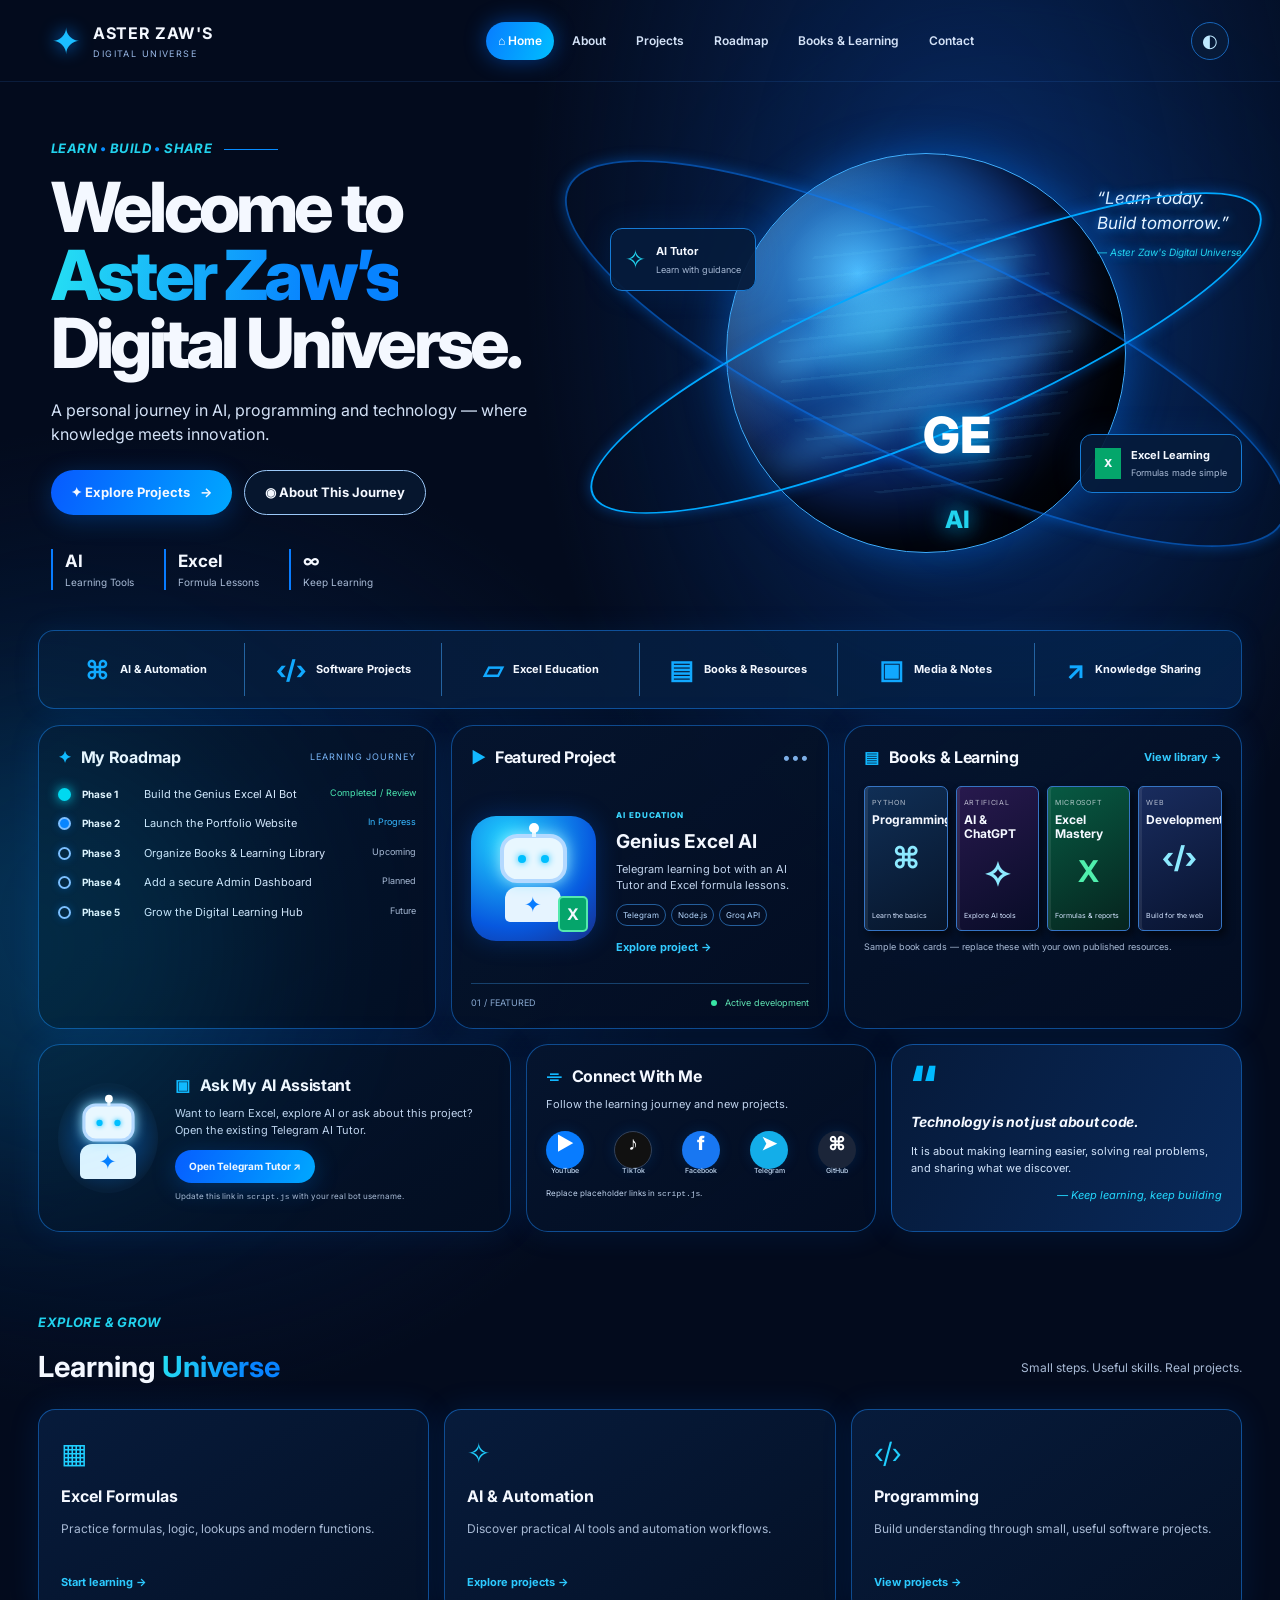
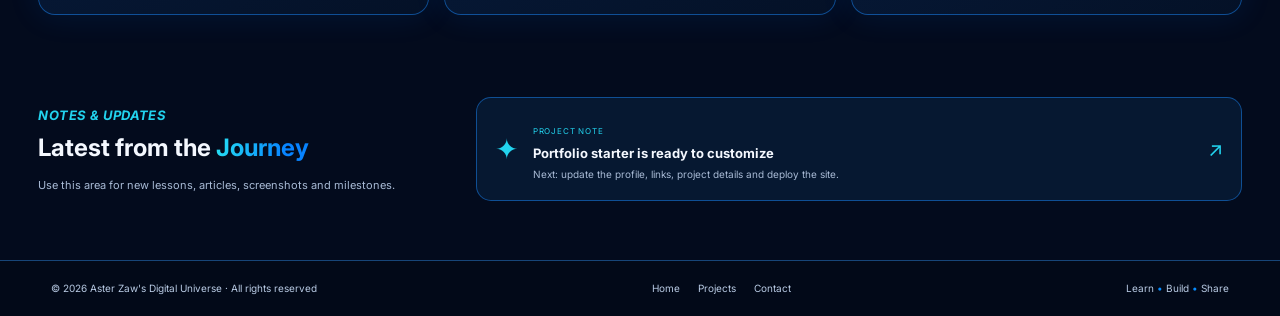
==== index.html @ d388ae38 "Add files via upload" ====
<!doctype html>
<html lang="en">
<head>
  <meta charset="utf-8">
  <meta name="viewport" content="width=device-width, initial-scale=1">
  <meta name="theme-color" content="#061126">
  <meta name="description" content="A personal digital portfolio for AI, Excel learning, software projects, books and tutorials.">
  <title>ASTER ZAW'S DIGITAL UNIVERSE | Portfolio</title>
  <link rel="stylesheet" href="styles.css">
</head>
<body>
  <div class="space-glow glow-one"></div><div class="space-glow glow-two"></div>
  <header class="site-header">
    <a class="brand" href="#home" aria-label="Aster Zaw's Digital Universe home">
      <span class="brand-mark">✦</span><span><strong>ASTER ZAW'S</strong><small>DIGITAL UNIVERSE</small></span>
    </a>
    <button class="menu-toggle" id="menuToggle" aria-label="Open navigation" aria-expanded="false">☰</button>
    <nav id="mainNav">
      <a class="nav-link active" href="#home">⌂ Home</a><a class="nav-link" href="#about">About</a>
      <a class="nav-link" href="#projects">Projects</a><a class="nav-link" href="#roadmap">Roadmap</a>
      <a class="nav-link" href="#library">Books & Learning</a><a class="nav-link" href="#contact">Contact</a>
    </nav>
    <button class="theme-toggle" id="themeToggle" aria-label="Toggle brighter theme">◐</button>
  </header>

  <main>
    <section class="hero section-wrap" id="home">
      <div class="hero-copy">
        <p class="eyebrow">LEARN <i>•</i> BUILD <i>•</i> SHARE <span></span></p>
        <h1>Welcome to<br><em>Aster Zaw’s</em><br>Digital Universe.</h1>
        <p class="hero-text">A personal journey in AI, programming and technology — where knowledge meets innovation.</p>
        <div class="hero-actions"><a class="btn primary" href="#projects">✦ Explore Projects <b>→</b></a><a class="btn secondary" href="#about">◉ About This Journey</a></div>
        <div class="hero-stats">
          <div><strong>AI</strong><span>Learning Tools</span></div><div><strong>Excel</strong><span>Formula Lessons</span></div><div><strong>∞</strong><span>Keep Learning</span></div>
        </div>
      </div>
      <div class="hero-art">
        <div class="orbit orbit-a"></div><div class="orbit orbit-b"></div><div class="planet"><div class="planet-land"></div><div class="planet-shine"></div></div>
        <div class="profile-frame"><img src="assets/profile-photo.jpg" alt="Profile portrait" onerror="this.style.display='none';this.parentElement.classList.add('no-photo')"><span class="profile-fallback">GE<br><small>AI</small></span></div>
        <div class="floating-card card-ai"><span class="mini-icon">✧</span><div><b>AI Tutor</b><small>Learn with guidance</small></div></div>
        <div class="floating-card card-excel"><span class="excel-icon">X</span><div><b>Excel Learning</b><small>Formulas made simple</small></div></div>
        <div class="hero-quote">“Learn today.<br>Build tomorrow.”<span>— Aster Zaw's Digital Universe</span></div>
      </div>
    </section>

    <section class="quick-strip section-wrap" aria-label="Main areas">
      <a href="#projects"><span>⌘</span><b>AI & Automation</b></a><a href="#projects"><span>‹/›</span><b>Software Projects</b></a>
      <a href="#library"><span>▱</span><b>Excel Education</b></a><a href="#library"><span>▤</span><b>Books & Resources</b></a>
      <a href="#gallery"><span>▣</span><b>Media & Notes</b></a><a href="#contact"><span>↗</span><b>Knowledge Sharing</b></a>
    </section>

    <section class="dashboard section-wrap">
      <article class="panel roadmap-panel" id="roadmap">
        <div class="panel-heading"><h2><span class="heading-icon">✦</span> My Roadmap</h2><span class="small-label">LEARNING JOURNEY</span></div>
        <div class="timeline">
          <div class="timeline-item complete"><span class="timeline-dot"></span><div><b>Phase 1</b><p>Build the Genius Excel AI Bot</p></div><small>Completed / Review</small></div>
          <div class="timeline-item current"><span class="timeline-dot"></span><div><b>Phase 2</b><p>Launch the Portfolio Website</p></div><small>In Progress</small></div>
          <div class="timeline-item"><span class="timeline-dot"></span><div><b>Phase 3</b><p>Organize Books & Learning Library</p></div><small>Upcoming</small></div>
          <div class="timeline-item"><span class="timeline-dot"></span><div><b>Phase 4</b><p>Add a secure Admin Dashboard</p></div><small>Planned</small></div>
          <div class="timeline-item"><span class="timeline-dot"></span><div><b>Phase 5</b><p>Grow the Digital Learning Hub</p></div><small>Future</small></div>
        </div>
      </article>

      <article class="panel featured-panel" id="projects">
        <div class="panel-heading"><h2><span class="heading-icon">▶</span> Featured Project</h2><span class="dots">•••</span></div>
        <div class="project-feature">
          <div class="bot-illustration"><div class="bot-head"><span></span><span></span><i></i></div><div class="bot-body">✦</div><b class="excel-badge">X</b></div>
          <div class="project-info"><span class="tag">AI EDUCATION</span><h3>Genius Excel AI</h3><p>Telegram learning bot with an AI Tutor and Excel formula lessons.</p><div class="chips"><span>Telegram</span><span>Node.js</span><span>Groq API</span></div><a class="text-link" href="#contact">Explore project <b>→</b></a></div>
        </div>
        <div class="panel-foot"><span>01 / FEATURED</span><span class="status"><i></i> Active development</span></div>
      </article>

      <article class="panel library-panel" id="library">
        <div class="panel-heading"><h2><span class="heading-icon">▤</span> Books & Learning</h2><a class="text-link" href="#learning-cards">View library →</a></div>
        <div class="book-row">
          <a class="book book-python" href="#learning-cards"><span>PYTHON</span><b>Programming</b><strong>⌘</strong><small>Learn the basics</small></a>
          <a class="book book-ai" href="#learning-cards"><span>ARTIFICIAL</span><b>AI & ChatGPT</b><strong>✧</strong><small>Explore AI tools</small></a>
          <a class="book book-excel" href="#learning-cards"><span>MICROSOFT</span><b>Excel Mastery</b><strong>X</strong><small>Formulas & reports</small></a>
          <a class="book book-web" href="#learning-cards"><span>WEB</span><b>Development</b><strong>‹/›</strong><small>Build for the web</small></a>
        </div>
        <p class="muted note">Sample book cards — replace these with your own published resources.</p>
      </article>
    </section>

    <section class="lower-grid section-wrap">
      <article class="panel assistant-panel">
        <div class="assistant-avatar"><div class="bot-head"><span></span><span></span><i></i></div><div class="bot-body">✦</div></div>
        <div class="assistant-content"><h2><span class="heading-icon">▣</span> Ask My AI Assistant</h2><p>Want to learn Excel, explore AI or ask about this project? Open the existing Telegram AI Tutor.</p>
          <a class="btn primary compact" id="telegramButton" href="https://t.me/" target="_blank" rel="noopener">Open Telegram Tutor ↗</a>
          <small class="muted">Update this link in <code>script.js</code> with your real bot username.</small>
        </div>
      </article>
      <article class="panel connect-panel" id="contact"><h2><span class="heading-icon">⌯</span> Connect With Me</h2><p class="muted">Follow the learning journey and new projects.</p>
        <div class="social-links"><a href="#" aria-label="YouTube">▶<small>YouTube</small></a><a href="#" aria-label="TikTok">♪<small>TikTok</small></a><a href="#" aria-label="Facebook">f<small>Facebook</small></a><a href="#" aria-label="Telegram">➤<small>Telegram</small></a><a href="#" aria-label="GitHub">⌘<small>GitHub</small></a></div>
        <p class="small-label">Replace placeholder links in <code>script.js</code>.</p>
      </article>
      <article class="panel quote-panel" id="about"><div class="quote-mark">“</div><h2>Technology is not just about code.</h2><p>It is about making learning easier, solving real problems, and sharing what we discover.</p><span>— Keep learning, keep building</span></article>
    </section>

    <section class="learning-section section-wrap" id="learning-cards">
      <div class="section-heading"><div><p class="eyebrow">EXPLORE & GROW</p><h2>Learning <em>Universe</em></h2></div><p>Small steps. Useful skills. Real projects.</p></div>
      <div class="learning-cards">
        <article class="learning-card"><span>▦</span><h3>Excel Formulas</h3><p>Practice formulas, logic, lookups and modern functions.</p><a href="#contact">Start learning →</a></article>
        <article class="learning-card"><span>✧</span><h3>AI & Automation</h3><p>Discover practical AI tools and automation workflows.</p><a href="#projects">Explore projects →</a></article>
        <article class="learning-card"><span>‹/›</span><h3>Programming</h3><p>Build understanding through small, useful software projects.</p><a href="#projects">View projects →</a></article>
      </div>
    </section>
    <section class="section-wrap gallery-section" id="gallery"><div><p class="eyebrow">NOTES & UPDATES</p><h2>Latest from the <em>Journey</em></h2><p class="muted">Use this area for new lessons, articles, screenshots and milestones.</p></div><div class="update-card"><span class="update-icon">✦</span><div><small>PROJECT NOTE</small><h3>Portfolio starter is ready to customize</h3><p>Next: update the profile, links, project details and deploy the site.</p></div><span class="update-arrow">↗</span></div></section>
  </main>

  <footer><div>© <span id="year"></span> Aster Zaw's Digital Universe · All rights reserved</div><div class="footer-links"><a href="#home">Home</a><a href="#projects">Projects</a><a href="#contact">Contact</a></div><span>Learn <i>•</i> Build <i>•</i> Share</span></footer>
  <script src="script.js"></script>
</body>
</html>
---- styles.css ----
@import url('https://fonts.googleapis.com/css2?family=Inter:wght@400;500;600;700;800&display=swap');
:root{--bg:#030b1d;--bg2:#071832;--panel:rgba(5,20,45,.86);--line:rgba(27,139,255,.48);--blue:#087cff;--cyan:#22d3ee;--text:#f4f8ff;--muted:#a8bad5;--shadow:0 0 32px rgba(0,119,255,.12)}
*{box-sizing:border-box}html{scroll-behavior:smooth}body{margin:0;background:radial-gradient(ellipse at 75% 13%,#08265b 0,transparent 32%),radial-gradient(ellipse at 10% 48%,#061d43 0,transparent 35%),var(--bg);color:var(--text);font-family:Inter,Arial,sans-serif;line-height:1.5;overflow-x:hidden}a{color:inherit;text-decoration:none}.space-glow{position:absolute;width:450px;height:450px;border-radius:50%;filter:blur(100px);opacity:.12;pointer-events:none}.glow-one{background:#006dff;top:120px;right:4%}.glow-two{background:#00d9ff;top:720px;left:-200px}.site-header{height:82px;max-width:1600px;margin:auto;padding:0 4%;display:flex;align-items:center;justify-content:space-between;gap:20px;position:relative;z-index:5;border-bottom:1px solid rgba(57,132,231,.15)}.brand{display:flex;align-items:center;gap:12px;min-width:230px}.brand-mark{font-size:36px;color:#1bbdff;text-shadow:0 0 18px #0785ff}.brand strong{display:block;font-size:16px;letter-spacing:.04em}.brand small{display:block;font-size:9px;color:#9ab9e7;letter-spacing:.16em;margin-top:2px}.site-header nav{display:flex;align-items:center;gap:6px}.nav-link{font-size:12px;font-weight:600;color:#d4e2f7;padding:10px 12px;border-radius:24px;white-space:nowrap}.nav-link:hover,.nav-link.active{background:linear-gradient(110deg,#087cff,#00bfff);box-shadow:0 0 22px #006dff7a;color:#fff}.theme-toggle,.menu-toggle{border:1px solid #1764b7;color:#bfe9ff;background:#071a38;border-radius:50%;width:38px;height:38px;font-size:18px;cursor:pointer}.menu-toggle{display:none}.section-wrap{width:min(1480px,94%);margin-inline:auto}.hero{min-height:405px;display:grid;grid-template-columns: .95fr 1.05fr;align-items:center;position:relative;padding-top:24px;padding-bottom:30px}.hero-copy{position:relative;z-index:2;padding:20px 0 10px 2.2%}.eyebrow{color:var(--cyan);font-size:13px;font-weight:700;font-style:italic;letter-spacing:.03em}.eyebrow i,footer i{color:#078cff;font-style:normal}.eyebrow span{display:inline-block;width:54px;height:1px;background:#078cff;vertical-align:middle;margin-left:8px}.hero h1{font-size:clamp(42px,5.4vw,76px);line-height:.99;letter-spacing:-.055em;margin:14px 0 20px;font-weight:800}.hero h1 em,.section-heading em,.gallery-section em{font-style:normal;background:linear-gradient(100deg,#26e1f3,#0783ff 75%);-webkit-background-clip:text;background-clip:text;color:transparent}.hero-text{max-width:500px;color:#d4e2f7;font-size:16px}.hero-actions{display:flex;gap:12px;flex-wrap:wrap;margin-top:24px}.btn{display:inline-flex;align-items:center;justify-content:center;gap:10px;padding:12px 20px;border-radius:28px;font-size:13px;font-weight:700;transition:transform .2s,filter .2s}.btn:hover{transform:translateY(-2px);filter:brightness(1.15)}.primary{background:linear-gradient(110deg,#075aff,#00a8ff);box-shadow:0 5px 24px #007bff45}.secondary{border:1px solid #9bc8f8;background:#06162e}.hero-stats{display:flex;gap:30px;margin-top:34px}.hero-stats div{display:flex;flex-direction:column;border-left:2px solid #087cff;padding-left:12px}.hero-stats strong{font-size:17px}.hero-stats span{font-size:10px;color:var(--muted)}.hero-art{height:390px;position:relative;display:flex;align-items:center;justify-content:center;isolation:isolate}.planet{position:absolute;width:min(400px,75%);aspect-ratio:1;border-radius:50%;background:radial-gradient(circle at 33% 30%,#4cbcff 0,#1763b6 19%,#0b2867 48%,#020b22 72%);box-shadow:inset -35px -25px 55px #000c,0 0 45px #007bff70;border:1px solid #3eaeff;overflow:hidden}.planet:before,.planet:after{content:"";position:absolute;background:#4ebcff;opacity:.5;filter:blur(14px);border-radius:50%;transform:rotate(-25deg)}.planet:before{width:70%;height:10%;top:35%;left:7%}.planet:after{width:90%;height:5%;top:58%;left:5%}.planet-land{position:absolute;inset:13%;border-radius:50%;background:repeating-linear-gradient(22deg,transparent 0 17px,#65d5ff17 18px 20px),radial-gradient(ellipse at 40% 38%,#46c5e95c,transparent 30%),radial-gradient(ellipse at 62% 62%,#1c72c95c,transparent 35%);transform:rotate(-28deg)}.planet-shine{position:absolute;inset:0;border-radius:50%;background:linear-gradient(115deg,#b7f4ff45,transparent 33%,transparent 67%,#0009)}.orbit{position:absolute;width:115%;height:42%;border:2px solid #00a8ff;border-radius:50%;transform:rotate(-23deg);z-index:1;box-shadow:0 0 14px #007bff66}.orbit-b{width:125%;height:55%;transform:rotate(25deg);border-color:#087cff88}.profile-frame{position:absolute;z-index:2;bottom:0;left:34%;width:42%;height:86%;display:flex;align-items:flex-end;justify-content:center;overflow:hidden;border-radius:46% 46% 8px 8px;filter:drop-shadow(0 0 24px #007bff4a)}.profile-frame img{width:100%;height:100%;object-fit:cover;object-position:center top;mask-image:linear-gradient(#000 75%,transparent 100%)}.profile-fallback{display:none;font-size:50px;text-align:center;font-weight:800;color:#fff;text-shadow:0 0 22px #00baff}.no-photo .profile-fallback{display:block}.profile-fallback small{font-size:24px;color:var(--cyan)}.floating-card{position:absolute;z-index:3;display:flex;gap:10px;align-items:center;padding:12px 14px;border:1px solid #167bd5;background:#061b3beF;border-radius:12px;box-shadow:var(--shadow);font-size:11px}.floating-card small{display:block;color:var(--muted);font-size:9px;margin-top:3px}.card-ai{left:0;top:70px}.card-excel{right:0;bottom:55px}.mini-icon{font-size:25px;color:var(--cyan)}.excel-icon{background:#04a66b;padding:7px 9px;font-weight:800}.hero-quote{position:absolute;right:0;top:28px;font-size:17px;line-height:1.5;font-style:italic;color:#e5f3ff;text-shadow:0 0 10px #168bff}.hero-quote span{display:block;font-size:10px;color:var(--cyan);margin-top:8px}.quick-strip{display:grid;grid-template-columns:repeat(6,1fr);border:1px solid var(--line);border-radius:16px;background:linear-gradient(100deg,#061936f2,#05234bde);box-shadow:0 0 28px #007bff18;margin-bottom:16px;padding:12px 8px}.quick-strip a{display:flex;align-items:center;justify-content:center;gap:10px;padding:7px 10px;border-right:1px solid #2463a0}.quick-strip a:last-child{border:0}.quick-strip span{font-size:26px;color:#12a9ff;font-weight:700}.quick-strip b{font-size:11px}.dashboard{display:grid;grid-template-columns:1.05fr 1fr 1.05fr;gap:15px}.panel{background:linear-gradient(145deg,rgba(5,21,47,.96),rgba(3,14,34,.92));border:1px solid var(--line);border-radius:22px;padding:19px;box-shadow:var(--shadow);min-width:0}.panel-heading{display:flex;align-items:center;justify-content:space-between;gap:10px;margin-bottom:17px}.panel h2{font-size:16px;margin:0;letter-spacing:-.02em}.heading-icon{color:#12b8ff;margin-right:6px}.small-label{font-size:9px;color:#79b5f7;letter-spacing:.1em}.timeline{display:flex;flex-direction:column;gap:13px}.timeline-item{display:grid;grid-template-columns:14px 1fr auto;gap:10px;align-items:start;font-size:11px}.timeline-dot{width:13px;height:13px;border:2px solid #8bbcff;border-radius:50%;box-shadow:0 0 9px #007bff50;margin-top:2px}.timeline-item.complete .timeline-dot{background:#00d9ef;border-color:#00d9ef;box-shadow:0 0 12px #00d9ef}.timeline-item.current .timeline-dot{background:#087cff}.timeline-item b{display:inline-block;min-width:62px;font-size:10px}.timeline-item p{display:inline;margin:0;color:#d9e7fb}.timeline-item small{font-size:9px;color:var(--muted);white-space:nowrap}.timeline-item.complete small{color:#4be8b1}.timeline-item.current small{color:#36b7ff}.project-feature{display:flex;align-items:center;gap:20px;min-height:185px}.bot-illustration{width:125px;height:125px;flex-shrink:0;border-radius:25px;background:radial-gradient(circle at 30% 20%,#20d4ff,#0758df 65%,#172e89);display:flex;flex-direction:column;align-items:center;justify-content:center;position:relative;box-shadow:0 0 25px #006bff45}.bot-head{width:67px;height:49px;border-radius:17px;background:#e8f7ff;border:4px solid #b4d9ff;position:relative;box-shadow:0 0 15px #9be8ff}.bot-head span{position:absolute;top:17px;width:8px;height:8px;border-radius:50%;background:#00bfff;box-shadow:0 0 7px #00bfff}.bot-head span:first-child{left:14px}.bot-head span:nth-child(2){right:14px}.bot-head i{position:absolute;top:-10px;left:28px;width:4px;height:9px;background:#e5f6ff}.bot-head i:before{content:"";position:absolute;top:-5px;left:-3px;width:10px;height:10px;border-radius:50%;background:#fff}.bot-body{margin-top:4px;width:56px;height:35px;border-radius:12px 12px 5px 5px;background:#e6f4ff;color:#087cff;text-align:center;font-size:21px;padding-top:2px}.excel-badge{position:absolute;right:8px;bottom:9px;background:#05a56b;border:2px solid #54e9ad;padding:4px 7px;border-radius:5px}.project-info{min-width:0}.tag{font-size:8px;letter-spacing:.12em;color:#3bd8ff;font-weight:800}.project-info h3{font-size:19px;margin:4px 0}.project-info p{font-size:11px;color:#c2d4ed;margin:0 0 10px}.chips{display:flex;gap:5px;flex-wrap:wrap}.chips span{font-size:8px;border:1px solid #245e9b;border-radius:20px;padding:4px 6px;color:#b5d8ff}.text-link{color:#32caff;font-size:11px;font-weight:700;white-space:nowrap}.project-info .text-link{display:inline-block;margin-top:13px}.panel-foot{display:flex;justify-content:space-between;border-top:1px solid #16416d;padding-top:12px;margin-top:12px;font-size:9px;color:#89a9d1}.status{color:#60e4b3}.status i{display:inline-block;width:6px;height:6px;border-radius:50%;background:#38e6a5;margin-right:5px}.dots{color:#7caee6}.book-row{display:grid;grid-template-columns:repeat(4,minmax(0,1fr));gap:8px;align-items:end}.book{height:145px;border:1px solid #3574c4;border-radius:5px 7px 5px 5px;padding:11px 7px 8px;display:flex;flex-direction:column;justify-content:flex-start;box-shadow:inset 3px 0 0 #ffffff15,4px 5px 8px #0008;overflow:hidden;transition:transform .2s}.book:hover{transform:translateY(-4px)}.book span{font-size:7px;letter-spacing:.1em;opacity:.7}.book b{font-size:12px;line-height:1.15;margin-top:5px}.book strong{font-size:30px;text-align:center;margin:8px 0;color:#8deaff}.book small{font-size:7px;color:#d4e4ff;margin-top:auto}.book-python{background:linear-gradient(150deg,#102f56,#07152a)}.book-ai{background:linear-gradient(150deg,#28194e,#080c27)}.book-excel{background:linear-gradient(150deg,#075a43,#06241e)}.book-web{background:linear-gradient(150deg,#192c5e,#08132f)}.book-excel strong{color:#4ff0ad}.book-ai strong{font-size:34px}.note{font-size:9px;margin-bottom:0}.muted{color:var(--muted)}.lower-grid{display:grid;grid-template-columns:1.35fr 1fr 1fr;gap:15px;margin-top:15px}.assistant-panel{display:flex;align-items:center;gap:17px;min-height:145px}.assistant-avatar{width:100px;min-width:100px;height:110px;display:flex;flex-direction:column;align-items:center;justify-content:center;background:radial-gradient(circle,#0b4d9a,#071832 70%);border-radius:50%}.assistant-avatar .bot-head{transform:scale(.78)}.assistant-avatar .bot-body{margin-top:-3px}.assistant-content h2{margin-bottom:8px}.assistant-content p,.connect-panel p{font-size:11px;color:#c0d3ed;margin:0 0 12px}.compact{padding:9px 14px;font-size:10px}.assistant-content .muted{display:block;font-size:8px;margin-top:7px}.connect-panel h2{margin-bottom:8px}.social-links{display:flex;justify-content:space-between;gap:8px;margin:18px 0}.social-links a{display:flex;flex-direction:column;align-items:center;justify-content:center;width:38px;height:38px;border-radius:50%;background:#087cff;color:#fff;font-size:19px;font-weight:800;box-shadow:0 0 14px #007bff25}.social-links a:nth-child(2){background:#111;border:1px solid #34425a}.social-links a:nth-child(3){background:#1877f2}.social-links a:nth-child(4){background:#13aee9}.social-links a:nth-child(5){background:#1b2539}.social-links small{font-size:7px;color:#c1d5ee;position:relative;top:7px;font-weight:500}.connect-panel .small-label{font-size:8px;letter-spacing:0}.quote-panel{position:relative;overflow:hidden;background:linear-gradient(115deg,#061a3a,#09295a)}.quote-mark{font-size:54px;line-height:.8;color:#00baff;font-weight:800}.quote-panel h2{font-size:14px;font-style:italic;margin:4px 0 7px}.quote-panel p{font-size:11px;color:#d2e4fb}.quote-panel>span{display:block;text-align:right;color:#24d9ff;font-size:11px;font-style:italic}.learning-section,.gallery-section{padding-top:68px;padding-bottom:10px}.section-heading{display:flex;justify-content:space-between;align-items:end;margin-bottom:20px}.section-heading h2,.gallery-section h2{font-size:29px;margin:0}.section-heading>p{font-size:12px;color:var(--muted)}.learning-cards{display:grid;grid-template-columns:repeat(3,1fr);gap:15px}.learning-card{border:1px solid var(--line);background:linear-gradient(145deg,#071b3b,#041127);border-radius:17px;padding:22px;box-shadow:var(--shadow)}.learning-card>span{font-size:28px;color:#20cfff}.learning-card h3{font-size:16px;margin:10px 0 7px}.learning-card p{font-size:12px;color:var(--muted);min-height:36px}.learning-card a{font-size:11px;color:#2dcaff;font-weight:700}.gallery-section{display:grid;grid-template-columns:.7fr 1.3fr;gap:25px;align-items:center;padding-bottom:55px}.gallery-section .eyebrow{margin-bottom:5px}.gallery-section h2{font-size:24px}.gallery-section>div>p:last-child{font-size:11px}.update-card{display:flex;align-items:center;gap:15px;padding:18px;border:1px solid var(--line);border-radius:15px;background:#061831}.update-icon{font-size:28px;color:var(--cyan)}.update-card small{font-size:8px;color:var(--cyan);letter-spacing:.1em}.update-card h3{font-size:13px;margin:4px 0}.update-card p{font-size:10px;color:var(--muted);margin:0}.update-arrow{margin-left:auto;color:var(--cyan);font-size:20px}footer{border-top:1px solid #174578;background:#020918;display:flex;justify-content:space-between;align-items:center;padding:20px 4%;font-size:10px;color:#b9cbe4;gap:20px}.footer-links{display:flex;gap:18px}.footer-links a:hover{color:var(--cyan)}body.light-mode{--bg:#eaf3ff;--bg2:#fff;--panel:rgba(255,255,255,.95);--text:#0a1a34;--muted:#526984;background:linear-gradient(130deg,#edf6ff,#dcecff);color:var(--text)}body.light-mode .panel,body.light-mode .learning-card,body.light-mode .update-card{background:#fff;color:#0a1a34}body.light-mode .hero-text,body.light-mode .project-info p,body.light-mode .timeline-item p,body.light-mode .assistant-content p,body.light-mode .connect-panel p{color:#425875}body.light-mode .site-header{border-color:#c4d8f0}body.light-mode .nav-link{color:#23405f}body.light-mode footer{background:#dbeaff;color:#294462}
@media(max-width:1100px){.site-header{padding-inline:3%}.brand{min-width:190px}.brand strong{font-size:13px}.nav-link{padding:9px 8px;font-size:10px}.hero{grid-template-columns:1fr 1fr}.hero-quote{display:none}.dashboard{grid-template-columns:1fr 1fr}.library-panel{grid-column:1/-1}.book{height:155px}.lower-grid{grid-template-columns:1fr 1fr}.quote-panel{grid-column:1/-1}.timeline-item{grid-template-columns:14px 1fr auto}.quick-strip b{font-size:9px}.quick-strip a{gap:6px;padding-inline:4px}}
@media(max-width:760px){.site-header{height:70px}.brand{min-width:0}.brand-mark{font-size:29px}.brand strong{font-size:12px}.brand small{font-size:7px}.menu-toggle{display:block;margin-left:auto}.theme-toggle{width:34px;height:34px}.site-header nav{display:none;position:absolute;top:62px;left:3%;right:3%;background:#061631;border:1px solid var(--line);border-radius:14px;padding:10px;box-shadow:0 14px 28px #0008;flex-direction:column;align-items:stretch}.site-header nav.open{display:flex}.nav-link{font-size:12px}.hero{grid-template-columns:1fr;padding-top:20px}.hero-copy{padding:10px 2% 0}.hero h1{font-size:clamp(43px,11vw,68px)}.hero-text{font-size:14px}.hero-stats{margin-top:24px;gap:20px}.hero-art{height:300px;margin-top:10px}.planet{width:270px}.profile-frame{left:33%;width:38%;height:91%}.floating-card{padding:9px;font-size:9px}.card-ai{left:0;top:48px}.card-excel{right:0;bottom:32px}.quick-strip{grid-template-columns:repeat(3,1fr);gap:6px;padding:10px}.quick-strip a{border-right:0;justify-content:flex-start;padding:7px}.quick-strip span{font-size:22px}.quick-strip b{font-size:10px}.dashboard,.lower-grid{grid-template-columns:1fr}.library-panel,.quote-panel{grid-column:auto}.panel{padding:16px;border-radius:17px}.timeline-item{font-size:10px}.timeline-item p{display:block;margin-top:2px}.timeline-item small{font-size:8px}.project-feature{gap:14px}.bot-illustration{width:100px;height:110px}.project-info h3{font-size:17px}.book{height:142px;padding:9px 6px}.book b{font-size:10px}.book strong{font-size:24px}.book small{font-size:6px}.assistant-panel{align-items:flex-start}.assistant-avatar{width:78px;min-width:78px;height:90px}.assistant-content h2{font-size:14px}.social-links{max-width:330px}.section-heading{align-items:flex-start;flex-direction:column;gap:5px}.section-heading h2{font-size:25px}.learning-section,.gallery-section{padding-top:45px}.learning-cards{grid-template-columns:1fr}.learning-card{padding:18px}.learning-card p{min-height:0}.gallery-section{grid-template-columns:1fr;gap:15px;padding-bottom:40px}footer{flex-wrap:wrap;justify-content:center;text-align:center;padding:18px 5%;gap:12px}footer>div:first-child{width:100%}.footer-links{gap:15px}}
@media(prefers-reduced-motion:reduce){html{scroll-behavior:auto}*,*:before,*:after{transition:none!important}}
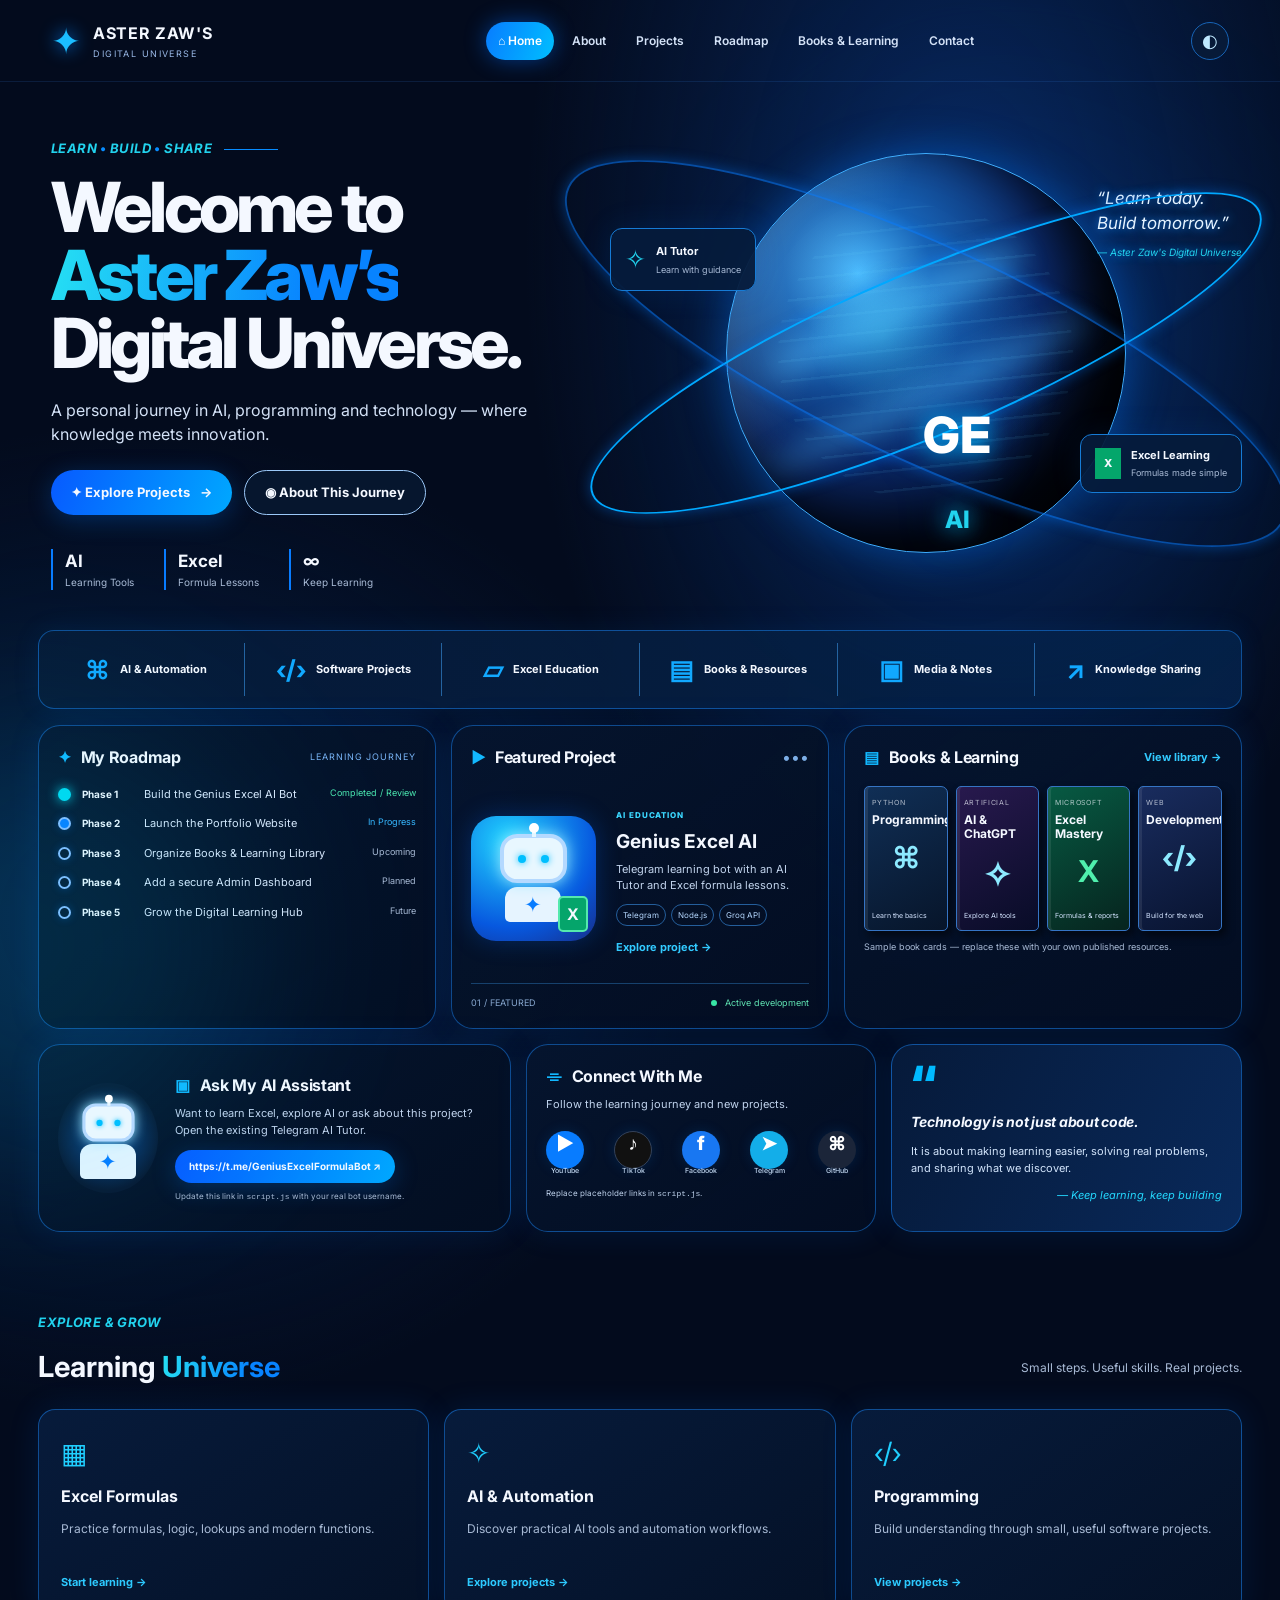
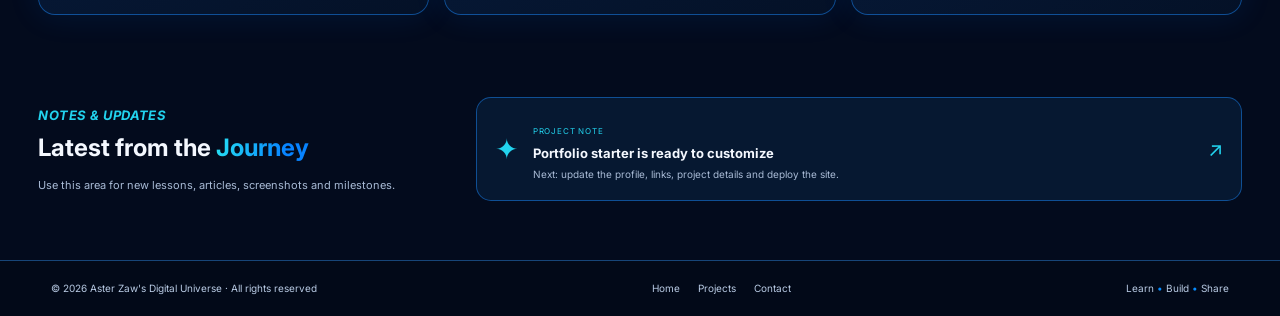
==== commit 96dbf12b: "Update index.html" ====
--- a/index.html
+++ b/index.html
@@ -86,7 +86,7 @@
       <article class="panel assistant-panel">
         <div class="assistant-avatar"><div class="bot-head"><span></span><span></span><i></i></div><div class="bot-body">✦</div></div>
         <div class="assistant-content"><h2><span class="heading-icon">▣</span> Ask My AI Assistant</h2><p>Want to learn Excel, explore AI or ask about this project? Open the existing Telegram AI Tutor.</p>
-          <a class="btn primary compact" id="telegramButton" href="https://t.me/" target="_blank" rel="noopener">Open Telegram Tutor ↗</a>
+          <a class="btn primary compact" id="telegramButton" href="https://t.me/" target="_blank" rel="noopener">https://t.me/GeniusExcelFormulaBot ↗</a>
           <small class="muted">Update this link in <code>script.js</code> with your real bot username.</small>
         </div>
       </article>
@@ -111,4 +111,4 @@
   <footer><div>© <span id="year"></span> Aster Zaw's Digital Universe · All rights reserved</div><div class="footer-links"><a href="#home">Home</a><a href="#projects">Projects</a><a href="#contact">Contact</a></div><span>Learn <i>•</i> Build <i>•</i> Share</span></footer>
   <script src="script.js"></script>
 </body>
-</html>+</html>
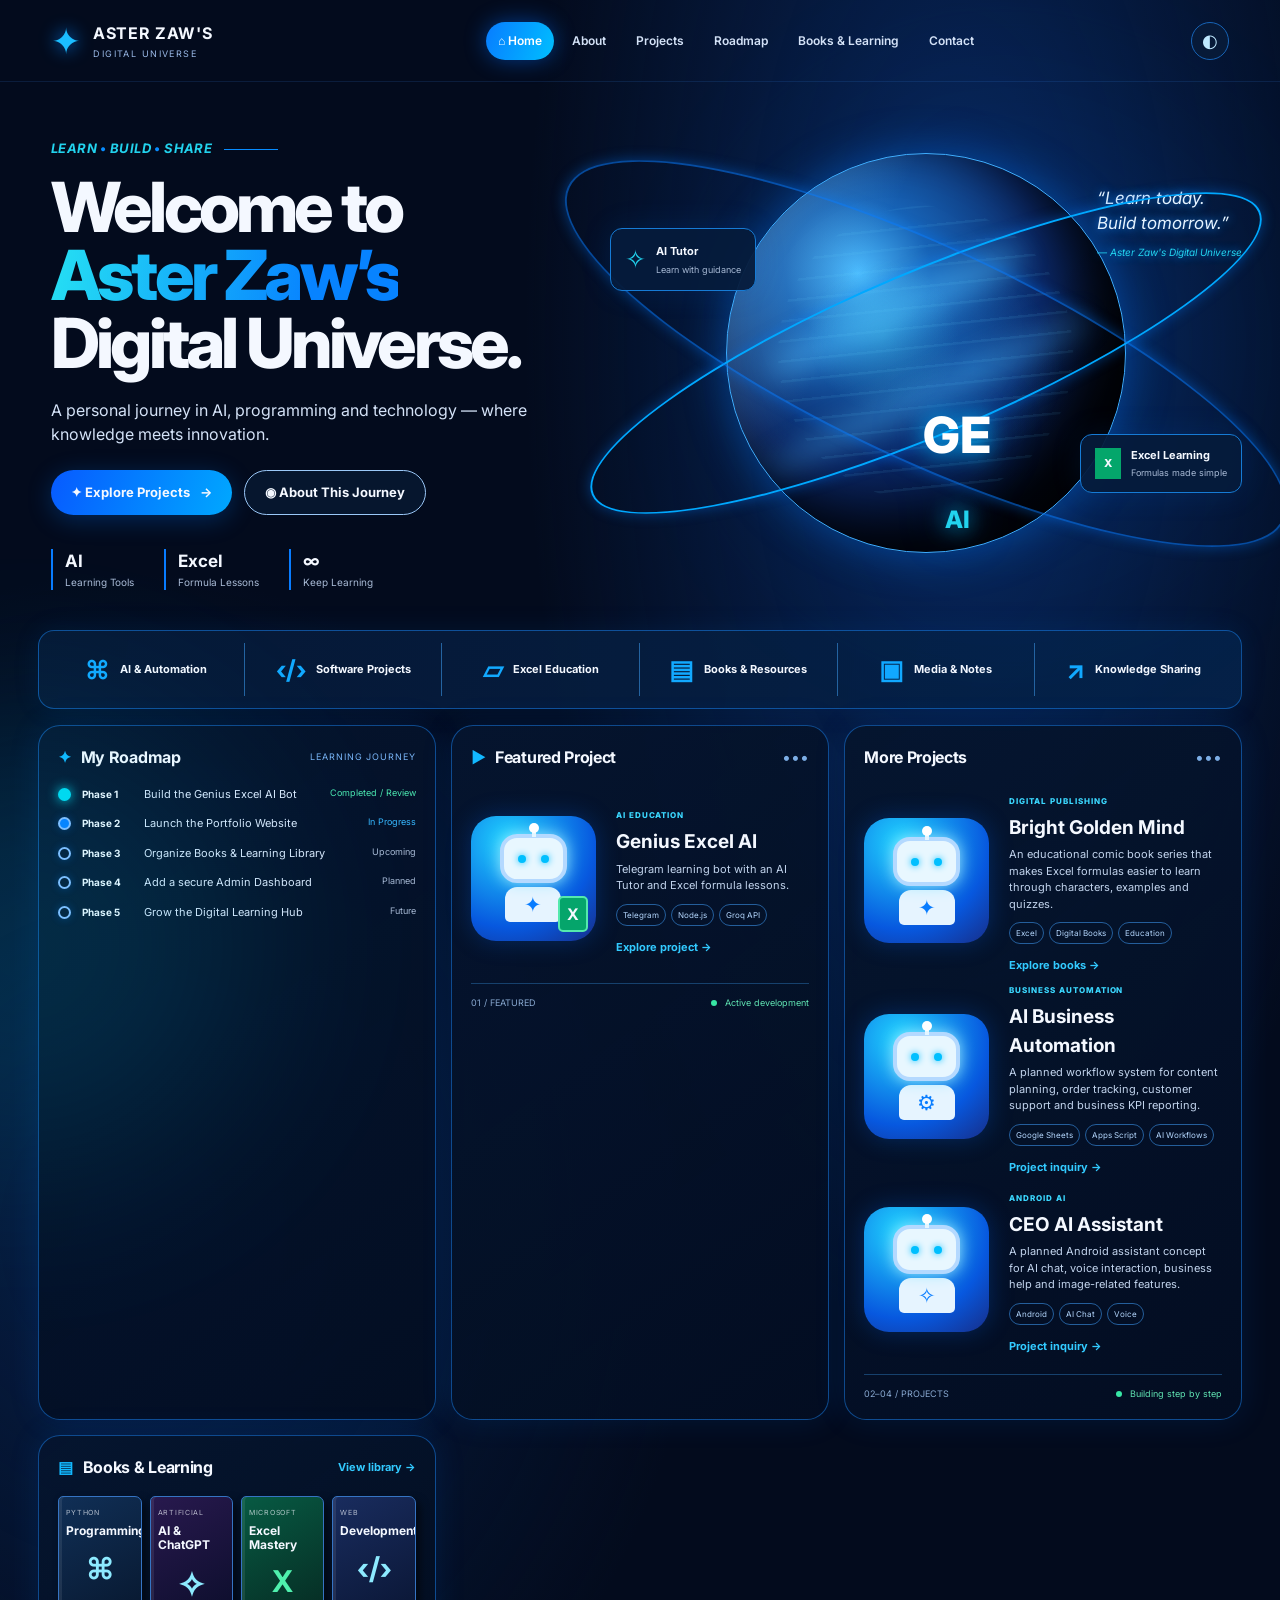
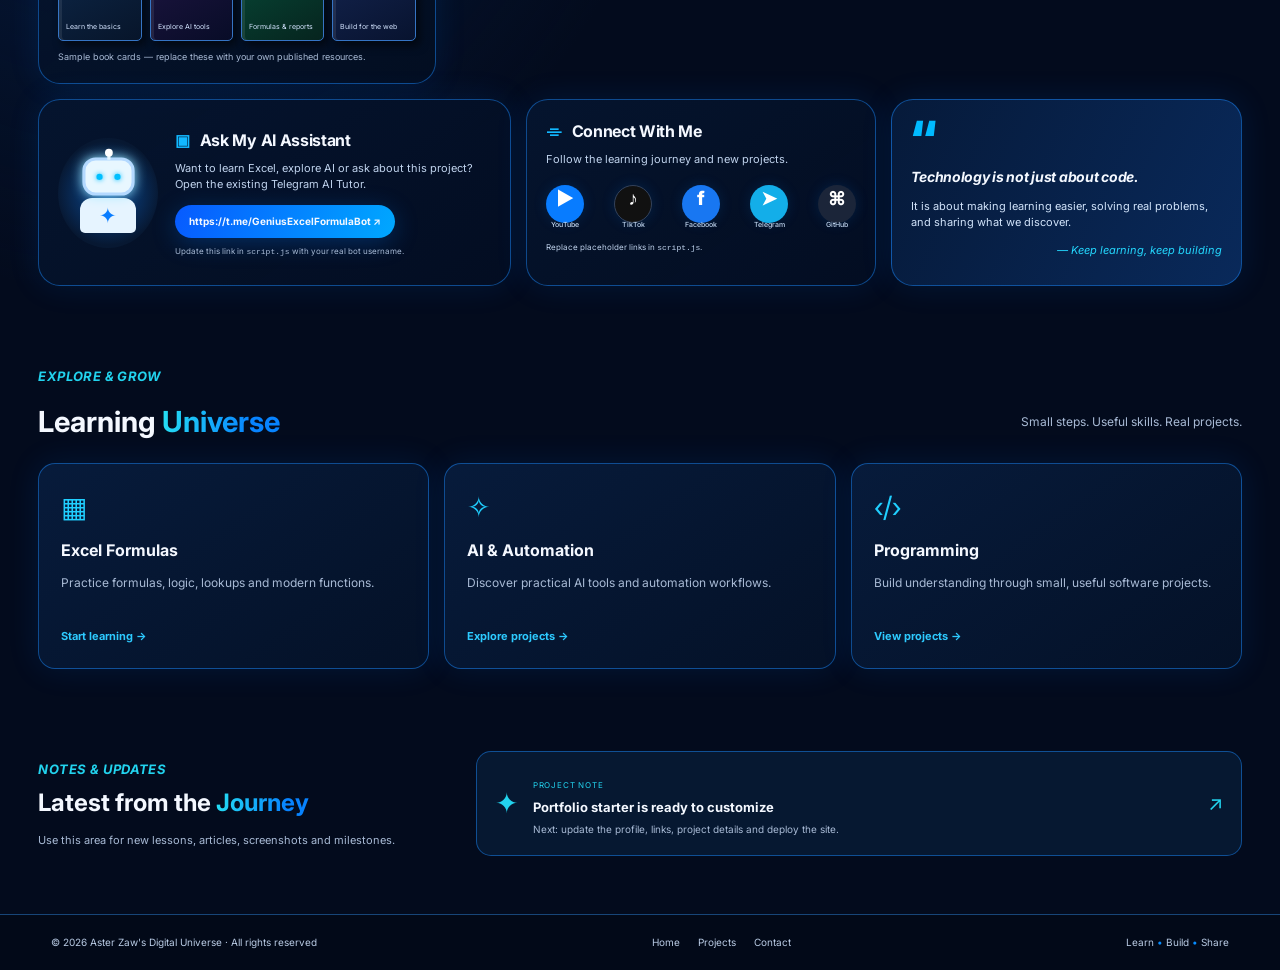
==== commit 9f27e48b: "Update index.html" ====
--- a/index.html
+++ b/index.html
@@ -70,6 +70,65 @@
         <div class="panel-foot"><span>01 / FEATURED</span><span class="status"><i></i> Active development</span></div>
       </article>
 
+      <article class="panel featured-panel" id="more-projects">
+        <div class="panel-heading">
+          <h2>More Projects</h2><span class="dots">•••</span>
+        </div>
+
+        <div class="project-feature">
+          <div class="bot-illustration">
+            <div class="bot-head"><span></span><span></span><i></i></div>
+            <div class="bot-body">✦</div>
+          </div>
+          <div class="project-info">
+            <span class="tag">DIGITAL PUBLISHING</span>
+            <h3>Bright Golden Mind</h3>
+            <p>An educational comic book series that makes Excel formulas easier to learn through characters, examples and quizzes.</p>
+            <div class="chips">
+              <span>Excel</span><span>Digital Books</span><span>Education</span>
+            </div>
+            <a class="text-link" href="#library">Explore books <b>→</b></a>
+          </div>
+        </div>
+
+        <div class="project-feature">
+          <div class="bot-illustration">
+            <div class="bot-head"><span></span><span></span><i></i></div>
+            <div class="bot-body">⚙</div>
+          </div>
+          <div class="project-info">
+            <span class="tag">BUSINESS AUTOMATION</span>
+            <h3>AI Business Automation</h3>
+            <p>A planned workflow system for content planning, order tracking, customer support and business KPI reporting.</p>
+            <div class="chips">
+              <span>Google Sheets</span><span>Apps Script</span><span>AI Workflows</span>
+            </div>
+            <a class="text-link" href="#contact">Project inquiry <b>→</b></a>
+          </div>
+        </div>
+
+        <div class="project-feature">
+          <div class="bot-illustration">
+            <div class="bot-head"><span></span><span></span><i></i></div>
+            <div class="bot-body">✧</div>
+          </div>
+          <div class="project-info">
+            <span class="tag">ANDROID AI</span>
+            <h3>CEO AI Assistant</h3>
+            <p>A planned Android assistant concept for AI chat, voice interaction, business help and image-related features.</p>
+            <div class="chips">
+              <span>Android</span><span>AI Chat</span><span>Voice</span>
+            </div>
+            <a class="text-link" href="#contact">Project inquiry <b>→</b></a>
+          </div>
+        </div>
+
+        <div class="panel-foot">
+          <span>02–04 / PROJECTS</span>
+          <span class="status"><i></i> Building step by step</span>
+        </div>
+      </article>
+
       <article class="panel library-panel" id="library">
         <div class="panel-heading"><h2><span class="heading-icon">▤</span> Books & Learning</h2><a class="text-link" href="#learning-cards">View library →</a></div>
         <div class="book-row">
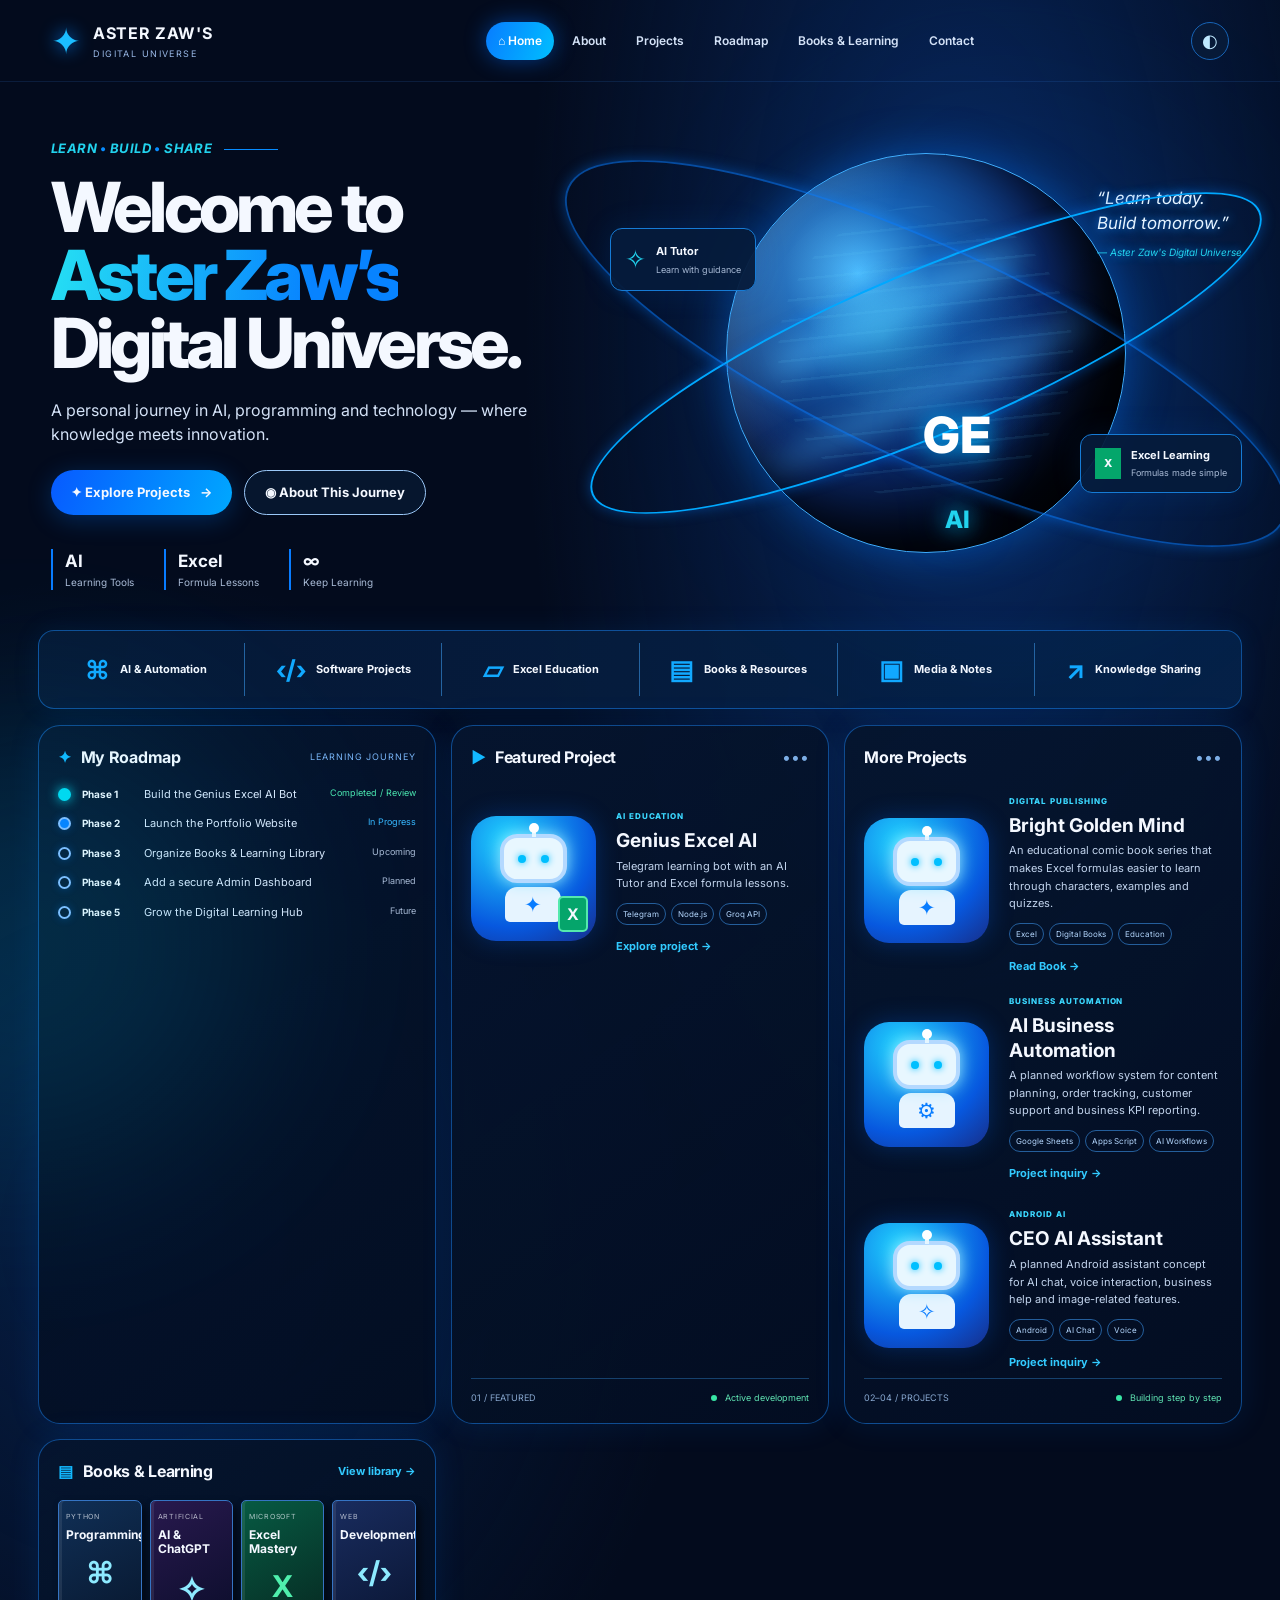
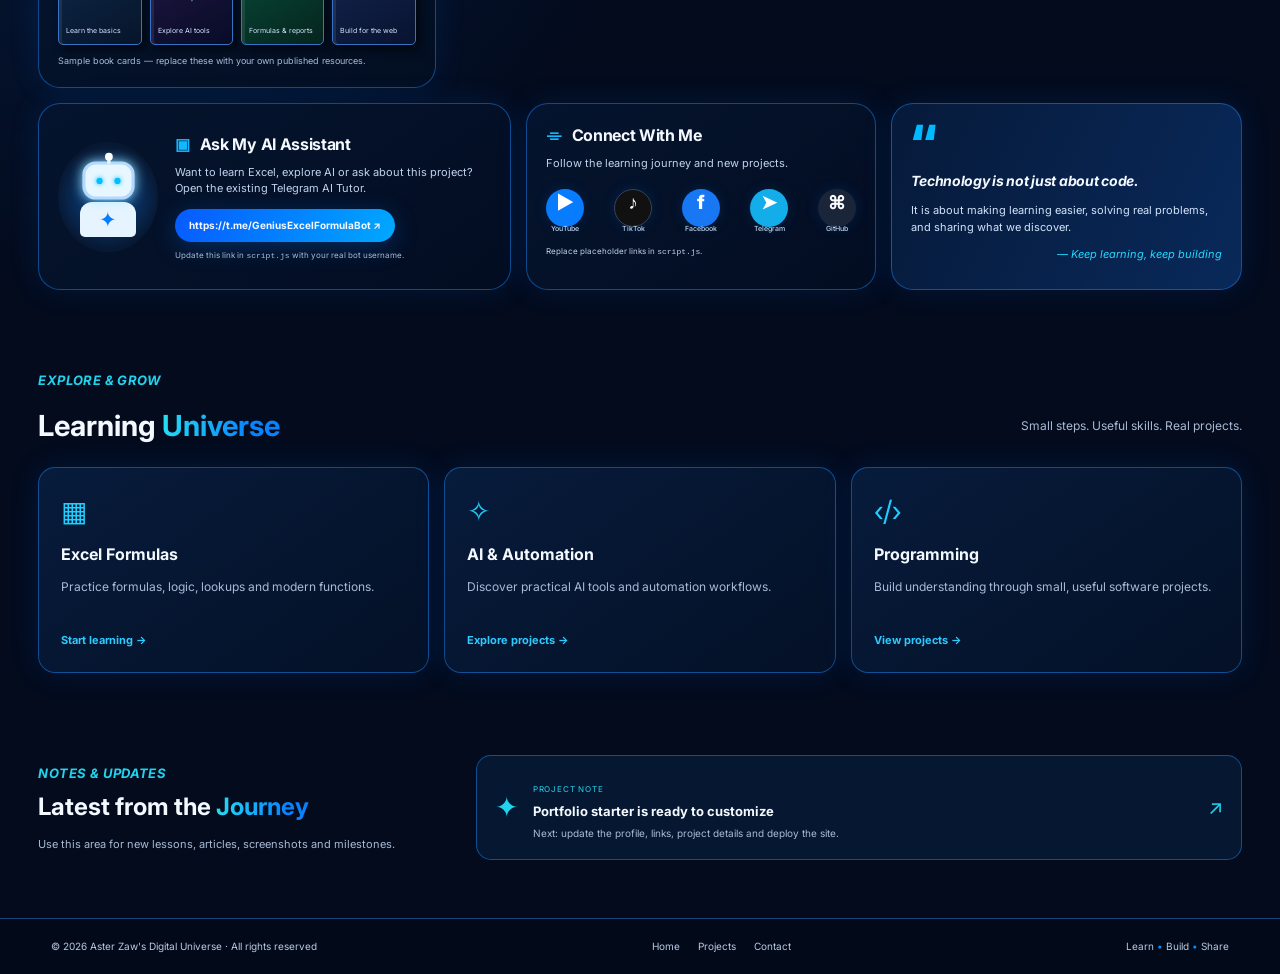
==== commit f60a2873: "Update index.html" ====
--- a/index.html
+++ b/index.html
@@ -86,8 +86,13 @@
             <p>An educational comic book series that makes Excel formulas easier to learn through characters, examples and quizzes.</p>
             <div class="chips">
               <span>Excel</span><span>Digital Books</span><span>Education</span>
-            </div>
-            <a class="text-link" href="#library">Explore books <b>→</b></a>
+            </div>            
+<a class="text-link"
+   href="https://heyzine.com/flip-book/94d8c2b1d9.html"
+   target="_blank"
+   rel="noopener noreferrer">
+  Read Book <b>→</b>
+</a>
           </div>
         </div>
 
--- a/styles.css
+++ b/styles.css
@@ -1,6 +1,26 @@
 @import url('https://fonts.googleapis.com/css2?family=Inter:wght@400;500;600;700;800&display=swap');
 :root{--bg:#030b1d;--bg2:#071832;--panel:rgba(5,20,45,.86);--line:rgba(27,139,255,.48);--blue:#087cff;--cyan:#22d3ee;--text:#f4f8ff;--muted:#a8bad5;--shadow:0 0 32px rgba(0,119,255,.12)}
-*{box-sizing:border-box}html{scroll-behavior:smooth}body{margin:0;background:radial-gradient(ellipse at 75% 13%,#08265b 0,transparent 32%),radial-gradient(ellipse at 10% 48%,#061d43 0,transparent 35%),var(--bg);color:var(--text);font-family:Inter,Arial,sans-serif;line-height:1.5;overflow-x:hidden}a{color:inherit;text-decoration:none}.space-glow{position:absolute;width:450px;height:450px;border-radius:50%;filter:blur(100px);opacity:.12;pointer-events:none}.glow-one{background:#006dff;top:120px;right:4%}.glow-two{background:#00d9ff;top:720px;left:-200px}.site-header{height:82px;max-width:1600px;margin:auto;padding:0 4%;display:flex;align-items:center;justify-content:space-between;gap:20px;position:relative;z-index:5;border-bottom:1px solid rgba(57,132,231,.15)}.brand{display:flex;align-items:center;gap:12px;min-width:230px}.brand-mark{font-size:36px;color:#1bbdff;text-shadow:0 0 18px #0785ff}.brand strong{display:block;font-size:16px;letter-spacing:.04em}.brand small{display:block;font-size:9px;color:#9ab9e7;letter-spacing:.16em;margin-top:2px}.site-header nav{display:flex;align-items:center;gap:6px}.nav-link{font-size:12px;font-weight:600;color:#d4e2f7;padding:10px 12px;border-radius:24px;white-space:nowrap}.nav-link:hover,.nav-link.active{background:linear-gradient(110deg,#087cff,#00bfff);box-shadow:0 0 22px #006dff7a;color:#fff}.theme-toggle,.menu-toggle{border:1px solid #1764b7;color:#bfe9ff;background:#071a38;border-radius:50%;width:38px;height:38px;font-size:18px;cursor:pointer}.menu-toggle{display:none}.section-wrap{width:min(1480px,94%);margin-inline:auto}.hero{min-height:405px;display:grid;grid-template-columns: .95fr 1.05fr;align-items:center;position:relative;padding-top:24px;padding-bottom:30px}.hero-copy{position:relative;z-index:2;padding:20px 0 10px 2.2%}.eyebrow{color:var(--cyan);font-size:13px;font-weight:700;font-style:italic;letter-spacing:.03em}.eyebrow i,footer i{color:#078cff;font-style:normal}.eyebrow span{display:inline-block;width:54px;height:1px;background:#078cff;vertical-align:middle;margin-left:8px}.hero h1{font-size:clamp(42px,5.4vw,76px);line-height:.99;letter-spacing:-.055em;margin:14px 0 20px;font-weight:800}.hero h1 em,.section-heading em,.gallery-section em{font-style:normal;background:linear-gradient(100deg,#26e1f3,#0783ff 75%);-webkit-background-clip:text;background-clip:text;color:transparent}.hero-text{max-width:500px;color:#d4e2f7;font-size:16px}.hero-actions{display:flex;gap:12px;flex-wrap:wrap;margin-top:24px}.btn{display:inline-flex;align-items:center;justify-content:center;gap:10px;padding:12px 20px;border-radius:28px;font-size:13px;font-weight:700;transition:transform .2s,filter .2s}.btn:hover{transform:translateY(-2px);filter:brightness(1.15)}.primary{background:linear-gradient(110deg,#075aff,#00a8ff);box-shadow:0 5px 24px #007bff45}.secondary{border:1px solid #9bc8f8;background:#06162e}.hero-stats{display:flex;gap:30px;margin-top:34px}.hero-stats div{display:flex;flex-direction:column;border-left:2px solid #087cff;padding-left:12px}.hero-stats strong{font-size:17px}.hero-stats span{font-size:10px;color:var(--muted)}.hero-art{height:390px;position:relative;display:flex;align-items:center;justify-content:center;isolation:isolate}.planet{position:absolute;width:min(400px,75%);aspect-ratio:1;border-radius:50%;background:radial-gradient(circle at 33% 30%,#4cbcff 0,#1763b6 19%,#0b2867 48%,#020b22 72%);box-shadow:inset -35px -25px 55px #000c,0 0 45px #007bff70;border:1px solid #3eaeff;overflow:hidden}.planet:before,.planet:after{content:"";position:absolute;background:#4ebcff;opacity:.5;filter:blur(14px);border-radius:50%;transform:rotate(-25deg)}.planet:before{width:70%;height:10%;top:35%;left:7%}.planet:after{width:90%;height:5%;top:58%;left:5%}.planet-land{position:absolute;inset:13%;border-radius:50%;background:repeating-linear-gradient(22deg,transparent 0 17px,#65d5ff17 18px 20px),radial-gradient(ellipse at 40% 38%,#46c5e95c,transparent 30%),radial-gradient(ellipse at 62% 62%,#1c72c95c,transparent 35%);transform:rotate(-28deg)}.planet-shine{position:absolute;inset:0;border-radius:50%;background:linear-gradient(115deg,#b7f4ff45,transparent 33%,transparent 67%,#0009)}.orbit{position:absolute;width:115%;height:42%;border:2px solid #00a8ff;border-radius:50%;transform:rotate(-23deg);z-index:1;box-shadow:0 0 14px #007bff66}.orbit-b{width:125%;height:55%;transform:rotate(25deg);border-color:#087cff88}.profile-frame{position:absolute;z-index:2;bottom:0;left:34%;width:42%;height:86%;display:flex;align-items:flex-end;justify-content:center;overflow:hidden;border-radius:46% 46% 8px 8px;filter:drop-shadow(0 0 24px #007bff4a)}.profile-frame img{width:100%;height:100%;object-fit:cover;object-position:center top;mask-image:linear-gradient(#000 75%,transparent 100%)}.profile-fallback{display:none;font-size:50px;text-align:center;font-weight:800;color:#fff;text-shadow:0 0 22px #00baff}.no-photo .profile-fallback{display:block}.profile-fallback small{font-size:24px;color:var(--cyan)}.floating-card{position:absolute;z-index:3;display:flex;gap:10px;align-items:center;padding:12px 14px;border:1px solid #167bd5;background:#061b3beF;border-radius:12px;box-shadow:var(--shadow);font-size:11px}.floating-card small{display:block;color:var(--muted);font-size:9px;margin-top:3px}.card-ai{left:0;top:70px}.card-excel{right:0;bottom:55px}.mini-icon{font-size:25px;color:var(--cyan)}.excel-icon{background:#04a66b;padding:7px 9px;font-weight:800}.hero-quote{position:absolute;right:0;top:28px;font-size:17px;line-height:1.5;font-style:italic;color:#e5f3ff;text-shadow:0 0 10px #168bff}.hero-quote span{display:block;font-size:10px;color:var(--cyan);margin-top:8px}.quick-strip{display:grid;grid-template-columns:repeat(6,1fr);border:1px solid var(--line);border-radius:16px;background:linear-gradient(100deg,#061936f2,#05234bde);box-shadow:0 0 28px #007bff18;margin-bottom:16px;padding:12px 8px}.quick-strip a{display:flex;align-items:center;justify-content:center;gap:10px;padding:7px 10px;border-right:1px solid #2463a0}.quick-strip a:last-child{border:0}.quick-strip span{font-size:26px;color:#12a9ff;font-weight:700}.quick-strip b{font-size:11px}.dashboard{display:grid;grid-template-columns:1.05fr 1fr 1.05fr;gap:15px}.panel{background:linear-gradient(145deg,rgba(5,21,47,.96),rgba(3,14,34,.92));border:1px solid var(--line);border-radius:22px;padding:19px;box-shadow:var(--shadow);min-width:0}.panel-heading{display:flex;align-items:center;justify-content:space-between;gap:10px;margin-bottom:17px}.panel h2{font-size:16px;margin:0;letter-spacing:-.02em}.heading-icon{color:#12b8ff;margin-right:6px}.small-label{font-size:9px;color:#79b5f7;letter-spacing:.1em}.timeline{display:flex;flex-direction:column;gap:13px}.timeline-item{display:grid;grid-template-columns:14px 1fr auto;gap:10px;align-items:start;font-size:11px}.timeline-dot{width:13px;height:13px;border:2px solid #8bbcff;border-radius:50%;box-shadow:0 0 9px #007bff50;margin-top:2px}.timeline-item.complete .timeline-dot{background:#00d9ef;border-color:#00d9ef;box-shadow:0 0 12px #00d9ef}.timeline-item.current .timeline-dot{background:#087cff}.timeline-item b{display:inline-block;min-width:62px;font-size:10px}.timeline-item p{display:inline;margin:0;color:#d9e7fb}.timeline-item small{font-size:9px;color:var(--muted);white-space:nowrap}.timeline-item.complete small{color:#4be8b1}.timeline-item.current small{color:#36b7ff}.project-feature{display:flex;align-items:center;gap:20px;min-height:185px}.bot-illustration{width:125px;height:125px;flex-shrink:0;border-radius:25px;background:radial-gradient(circle at 30% 20%,#20d4ff,#0758df 65%,#172e89);display:flex;flex-direction:column;align-items:center;justify-content:center;position:relative;box-shadow:0 0 25px #006bff45}.bot-head{width:67px;height:49px;border-radius:17px;background:#e8f7ff;border:4px solid #b4d9ff;position:relative;box-shadow:0 0 15px #9be8ff}.bot-head span{position:absolute;top:17px;width:8px;height:8px;border-radius:50%;background:#00bfff;box-shadow:0 0 7px #00bfff}.bot-head span:first-child{left:14px}.bot-head span:nth-child(2){right:14px}.bot-head i{position:absolute;top:-10px;left:28px;width:4px;height:9px;background:#e5f6ff}.bot-head i:before{content:"";position:absolute;top:-5px;left:-3px;width:10px;height:10px;border-radius:50%;background:#fff}.bot-body{margin-top:4px;width:56px;height:35px;border-radius:12px 12px 5px 5px;background:#e6f4ff;color:#087cff;text-align:center;font-size:21px;padding-top:2px}.excel-badge{position:absolute;right:8px;bottom:9px;background:#05a56b;border:2px solid #54e9ad;padding:4px 7px;border-radius:5px}.project-info{min-width:0}.tag{font-size:8px;letter-spacing:.12em;color:#3bd8ff;font-weight:800}.project-info h3{font-size:19px;margin:4px 0}.project-info p{font-size:11px;color:#c2d4ed;margin:0 0 10px}.chips{display:flex;gap:5px;flex-wrap:wrap}.chips span{font-size:8px;border:1px solid #245e9b;border-radius:20px;padding:4px 6px;color:#b5d8ff}.text-link{color:#32caff;font-size:11px;font-weight:700;white-space:nowrap}.project-info .text-link{display:inline-block;margin-top:13px}.panel-foot{display:flex;justify-content:space-between;border-top:1px solid #16416d;padding-top:12px;margin-top:12px;font-size:9px;color:#89a9d1}.status{color:#60e4b3}.status i{display:inline-block;width:6px;height:6px;border-radius:50%;background:#38e6a5;margin-right:5px}.dots{color:#7caee6}.book-row{display:grid;grid-template-columns:repeat(4,minmax(0,1fr));gap:8px;align-items:end}.book{height:145px;border:1px solid #3574c4;border-radius:5px 7px 5px 5px;padding:11px 7px 8px;display:flex;flex-direction:column;justify-content:flex-start;box-shadow:inset 3px 0 0 #ffffff15,4px 5px 8px #0008;overflow:hidden;transition:transform .2s}.book:hover{transform:translateY(-4px)}.book span{font-size:7px;letter-spacing:.1em;opacity:.7}.book b{font-size:12px;line-height:1.15;margin-top:5px}.book strong{font-size:30px;text-align:center;margin:8px 0;color:#8deaff}.book small{font-size:7px;color:#d4e4ff;margin-top:auto}.book-python{background:linear-gradient(150deg,#102f56,#07152a)}.book-ai{background:linear-gradient(150deg,#28194e,#080c27)}.book-excel{background:linear-gradient(150deg,#075a43,#06241e)}.book-web{background:linear-gradient(150deg,#192c5e,#08132f)}.book-excel strong{color:#4ff0ad}.book-ai strong{font-size:34px}.note{font-size:9px;margin-bottom:0}.muted{color:var(--muted)}.lower-grid{display:grid;grid-template-columns:1.35fr 1fr 1fr;gap:15px;margin-top:15px}.assistant-panel{display:flex;align-items:center;gap:17px;min-height:145px}.assistant-avatar{width:100px;min-width:100px;height:110px;display:flex;flex-direction:column;align-items:center;justify-content:center;background:radial-gradient(circle,#0b4d9a,#071832 70%);border-radius:50%}.assistant-avatar .bot-head{transform:scale(.78)}.assistant-avatar .bot-body{margin-top:-3px}.assistant-content h2{margin-bottom:8px}.assistant-content p,.connect-panel p{font-size:11px;color:#c0d3ed;margin:0 0 12px}.compact{padding:9px 14px;font-size:10px}.assistant-content .muted{display:block;font-size:8px;margin-top:7px}.connect-panel h2{margin-bottom:8px}.social-links{display:flex;justify-content:space-between;gap:8px;margin:18px 0}.social-links a{display:flex;flex-direction:column;align-items:center;justify-content:center;width:38px;height:38px;border-radius:50%;background:#087cff;color:#fff;font-size:19px;font-weight:800;box-shadow:0 0 14px #007bff25}.social-links a:nth-child(2){background:#111;border:1px solid #34425a}.social-links a:nth-child(3){background:#1877f2}.social-links a:nth-child(4){background:#13aee9}.social-links a:nth-child(5){background:#1b2539}.social-links small{font-size:7px;color:#c1d5ee;position:relative;top:7px;font-weight:500}.connect-panel .small-label{font-size:8px;letter-spacing:0}.quote-panel{position:relative;overflow:hidden;background:linear-gradient(115deg,#061a3a,#09295a)}.quote-mark{font-size:54px;line-height:.8;color:#00baff;font-weight:800}.quote-panel h2{font-size:14px;font-style:italic;margin:4px 0 7px}.quote-panel p{font-size:11px;color:#d2e4fb}.quote-panel>span{display:block;text-align:right;color:#24d9ff;font-size:11px;font-style:italic}.learning-section,.gallery-section{padding-top:68px;padding-bottom:10px}.section-heading{display:flex;justify-content:space-between;align-items:end;margin-bottom:20px}.section-heading h2,.gallery-section h2{font-size:29px;margin:0}.section-heading>p{font-size:12px;color:var(--muted)}.learning-cards{display:grid;grid-template-columns:repeat(3,1fr);gap:15px}.learning-card{border:1px solid var(--line);background:linear-gradient(145deg,#071b3b,#041127);border-radius:17px;padding:22px;box-shadow:var(--shadow)}.learning-card>span{font-size:28px;color:#20cfff}.learning-card h3{font-size:16px;margin:10px 0 7px}.learning-card p{font-size:12px;color:var(--muted);min-height:36px}.learning-card a{font-size:11px;color:#2dcaff;font-weight:700}.gallery-section{display:grid;grid-template-columns:.7fr 1.3fr;gap:25px;align-items:center;padding-bottom:55px}.gallery-section .eyebrow{margin-bottom:5px}.gallery-section h2{font-size:24px}.gallery-section>div>p:last-child{font-size:11px}.update-card{display:flex;align-items:center;gap:15px;padding:18px;border:1px solid var(--line);border-radius:15px;background:#061831}.update-icon{font-size:28px;color:var(--cyan)}.update-card small{font-size:8px;color:var(--cyan);letter-spacing:.1em}.update-card h3{font-size:13px;margin:4px 0}.update-card p{font-size:10px;color:var(--muted);margin:0}.update-arrow{margin-left:auto;color:var(--cyan);font-size:20px}footer{border-top:1px solid #174578;background:#020918;display:flex;justify-content:space-between;align-items:center;padding:20px 4%;font-size:10px;color:#b9cbe4;gap:20px}.footer-links{display:flex;gap:18px}.footer-links a:hover{color:var(--cyan)}body.light-mode{--bg:#eaf3ff;--bg2:#fff;--panel:rgba(255,255,255,.95);--text:#0a1a34;--muted:#526984;background:linear-gradient(130deg,#edf6ff,#dcecff);color:var(--text)}body.light-mode .panel,body.light-mode .learning-card,body.light-mode .update-card{background:#fff;color:#0a1a34}body.light-mode .hero-text,body.light-mode .project-info p,body.light-mode .timeline-item p,body.light-mode .assistant-content p,body.light-mode .connect-panel p{color:#425875}body.light-mode .site-header{border-color:#c4d8f0}body.light-mode .nav-link{color:#23405f}body.light-mode footer{background:#dbeaff;color:#294462}
-@media(max-width:1100px){.site-header{padding-inline:3%}.brand{min-width:190px}.brand strong{font-size:13px}.nav-link{padding:9px 8px;font-size:10px}.hero{grid-template-columns:1fr 1fr}.hero-quote{display:none}.dashboard{grid-template-columns:1fr 1fr}.library-panel{grid-column:1/-1}.book{height:155px}.lower-grid{grid-template-columns:1fr 1fr}.quote-panel{grid-column:1/-1}.timeline-item{grid-template-columns:14px 1fr auto}.quick-strip b{font-size:9px}.quick-strip a{gap:6px;padding-inline:4px}}
+*{box-sizing:border-box}html{scroll-behavior:smooth}body{margin:0;background:radial-gradient(ellipse at 75% 13%,#08265b 0,transparent 32%),radial-gradient(ellipse at 10% 48%,#061d43 0,transparent 35%),var(--bg);color:var(--text);font-family:Inter,Arial,sans-serif;line-height:1.5;overflow-x:hidden}a{color:inherit;text-decoration:none}
+.space-glow{position:absolute;width:450px;height:450px;border-radius:50%;filter:blur(100px);opacity:.12;pointer-events:none}.glow-one{background:#006dff;top:120px;right:4%}.glow-two{background:#00d9ff;top:720px;left:-200px}
+.site-header{height:82px;max-width:1600px;margin:auto;padding:0 4%;display:flex;align-items:center;justify-content:space-between;gap:20px;position:relative;z-index:5;border-bottom:1px solid rgba(57,132,231,.15)}.brand{display:flex;align-items:center;gap:12px;min-width:230px}.brand-mark{font-size:36px;color:#1bbdff;text-shadow:0 0 18px #0785ff}.brand strong{display:block;font-size:16px;letter-spacing:.04em}.brand small{display:block;font-size:9px;color:#9ab9e7;letter-spacing:.16em;margin-top:2px}.site-header nav{display:flex;align-items:center;gap:6px}.nav-link{font-size:12px;font-weight:600;color:#d4e2f7;padding:10px 12px;border-radius:24px;white-space:nowrap}.nav-link:hover,.nav-link.active{background:linear-gradient(110deg,#087cff,#00bfff);box-shadow:0 0 22px #006dff7a;color:#fff}.theme-toggle,.menu-toggle{border:1px solid #1764b7;color:#bfe9ff;background:#071a38;border-radius:50%;width:38px;height:38px;font-size:18px;cursor:pointer}.menu-toggle{display:none}
+.section-wrap{width:min(1480px,94%);margin-inline:auto}.hero{min-height:405px;display:grid;grid-template-columns:.95fr 1.05fr;align-items:center;position:relative;padding-top:24px;padding-bottom:30px}.hero-copy{position:relative;z-index:2;padding:20px 0 10px 2.2%}.eyebrow{color:var(--cyan);font-size:13px;font-weight:700;font-style:italic;letter-spacing:.03em}.eyebrow i,footer i{color:#078cff;font-style:normal}.eyebrow span{display:inline-block;width:54px;height:1px;background:#078cff;vertical-align:middle;margin-left:8px}.hero h1{font-size:clamp(42px,5.4vw,76px);line-height:.99;letter-spacing:-.055em;margin:14px 0 20px;font-weight:800}.hero h1 em,.section-heading em,.gallery-section em{font-style:normal;background:linear-gradient(100deg,#26e1f3,#0783ff 75%);-webkit-background-clip:text;background-clip:text;color:transparent}.hero-text{max-width:500px;color:#d4e2f7;font-size:16px}.hero-actions{display:flex;gap:12px;flex-wrap:wrap;margin-top:24px}.btn{display:inline-flex;align-items:center;justify-content:center;gap:10px;padding:12px 20px;border-radius:28px;font-size:13px;font-weight:700;transition:transform .2s,filter .2s}.btn:hover{transform:translateY(-2px);filter:brightness(1.15)}.primary{background:linear-gradient(110deg,#075aff,#00a8ff);box-shadow:0 5px 24px #007bff45}.secondary{border:1px solid #9bc8f8;background:#06162e}.hero-stats{display:flex;gap:30px;margin-top:34px}.hero-stats div{display:flex;flex-direction:column;border-left:2px solid #087cff;padding-left:12px}.hero-stats strong{font-size:17px}.hero-stats span{font-size:10px;color:var(--muted)}
+.hero-art{height:390px;position:relative;display:flex;align-items:center;justify-content:center;isolation:isolate}.planet{position:absolute;width:min(400px,75%);aspect-ratio:1;border-radius:50%;background:radial-gradient(circle at 33% 30%,#4cbcff 0,#1763b6 19%,#0b2867 48%,#020b22 72%);box-shadow:inset -35px -25px 55px #000c,0 0 45px #007bff70;border:1px solid #3eaeff;overflow:hidden}.planet:before,.planet:after{content:"";position:absolute;background:#4ebcff;opacity:.5;filter:blur(14px);border-radius:50%;transform:rotate(-25deg)}.planet:before{width:70%;height:10%;top:35%;left:7%}.planet:after{width:90%;height:5%;top:58%;left:5%}.planet-land{position:absolute;inset:13%;border-radius:50%;background:repeating-linear-gradient(22deg,transparent 0 17px,#65d5ff17 18px 20px),radial-gradient(ellipse at 40% 38%,#46c5e95c,transparent 30%),radial-gradient(ellipse at 62% 62%,#1c72c95c,transparent 35%);transform:rotate(-28deg)}.planet-shine{position:absolute;inset:0;border-radius:50%;background:linear-gradient(115deg,#b7f4ff45,transparent 33%,transparent 67%,#0009)}.orbit{position:absolute;width:115%;height:42%;border:2px solid #00a8ff;border-radius:50%;transform:rotate(-23deg);z-index:1;box-shadow:0 0 14px #007bff66}.orbit-b{width:125%;height:55%;transform:rotate(25deg);border-color:#087cff88}.profile-frame{position:absolute;z-index:2;bottom:0;left:34%;width:42%;height:86%;display:flex;align-items:flex-end;justify-content:center;overflow:hidden;border-radius:46% 46% 8px 8px;filter:drop-shadow(0 0 24px #007bff4a)}.profile-frame img{width:100%;height:100%;object-fit:cover;object-position:center top;mask-image:linear-gradient(#000 75%,transparent 100%)}.profile-fallback{display:none;font-size:50px;text-align:center;font-weight:800;color:#fff;text-shadow:0 0 22px #00baff}.no-photo .profile-fallback{display:block}.profile-fallback small{font-size:24px;color:var(--cyan)}.floating-card{position:absolute;z-index:3;display:flex;gap:10px;align-items:center;padding:12px 14px;border:1px solid #167bd5;background:#061b3bef;border-radius:12px;box-shadow:var(--shadow);font-size:11px}.floating-card small{display:block;color:var(--muted);font-size:9px;margin-top:3px}.card-ai{left:0;top:70px}.card-excel{right:0;bottom:55px}.mini-icon{font-size:25px;color:var(--cyan)}.excel-icon{background:#04a66b;padding:7px 9px;font-weight:800}.hero-quote{position:absolute;right:0;top:28px;font-size:17px;line-height:1.5;font-style:italic;color:#e5f3ff;text-shadow:0 0 10px #168bff}.hero-quote span{display:block;font-size:10px;color:var(--cyan);margin-top:8px}
+.quick-strip{display:grid;grid-template-columns:repeat(6,1fr);border:1px solid var(--line);border-radius:16px;background:linear-gradient(100deg,#061936f2,#05234bde);box-shadow:0 0 28px #007bff18;margin-bottom:16px;padding:12px 8px}.quick-strip a{display:flex;align-items:center;justify-content:center;gap:10px;padding:7px 10px;border-right:1px solid #2463a0}.quick-strip a:last-child{border:0}.quick-strip span{font-size:26px;color:#12a9ff;font-weight:700}.quick-strip b{font-size:11px}
+.dashboard{display:grid;grid-template-columns:minmax(0,1.05fr) minmax(0,1fr) minmax(0,1.05fr);gap:15px;align-items:stretch}
+.panel{background:linear-gradient(145deg,rgba(5,21,47,.96),rgba(3,14,34,.92));border:1px solid var(--line);border-radius:22px;padding:19px;box-shadow:var(--shadow);min-width:0}.panel-heading{display:flex;align-items:center;justify-content:space-between;gap:10px;margin-bottom:17px}.panel h2{font-size:16px;margin:0;letter-spacing:-.02em}.heading-icon{color:#12b8ff;margin-right:6px}.small-label{font-size:9px;color:#79b5f7;letter-spacing:.1em}
+.timeline{display:flex;flex-direction:column;gap:13px}.timeline-item{display:grid;grid-template-columns:14px 1fr auto;gap:10px;align-items:start;font-size:11px}.timeline-dot{width:13px;height:13px;border:2px solid #8bbcff;border-radius:50%;box-shadow:0 0 9px #007bff50;margin-top:2px}.timeline-item.complete .timeline-dot{background:#00d9ef;border-color:#00d9ef;box-shadow:0 0 12px #00d9ef}.timeline-item.current .timeline-dot{background:#087cff}.timeline-item b{display:inline-block;min-width:62px;font-size:10px}.timeline-item p{display:inline;margin:0;color:#d9e7fb}.timeline-item small{font-size:9px;color:var(--muted);white-space:nowrap}.timeline-item.complete small{color:#4be8b1}.timeline-item.current small{color:#36b7ff}
+.project-feature{display:flex;align-items:center;gap:20px;min-height:185px}.bot-illustration{width:125px;height:125px;flex-shrink:0;border-radius:25px;background:radial-gradient(circle at 30% 20%,#20d4ff,#0758df 65%,#172e89);display:flex;flex-direction:column;align-items:center;justify-content:center;position:relative;box-shadow:0 0 25px #006bff45}.bot-head{width:67px;height:49px;border-radius:17px;background:#e8f7ff;border:4px solid #b4d9ff;position:relative;box-shadow:0 0 15px #9be8ff}.bot-head span{position:absolute;top:17px;width:8px;height:8px;border-radius:50%;background:#00bfff;box-shadow:0 0 7px #00bfff}.bot-head span:first-child{left:14px}.bot-head span:nth-child(2){right:14px}.bot-head i{position:absolute;top:-10px;left:28px;width:4px;height:9px;background:#e5f6ff}.bot-head i:before{content:"";position:absolute;top:-5px;left:-3px;width:10px;height:10px;border-radius:50%;background:#fff}.bot-body{margin-top:4px;width:56px;height:35px;border-radius:12px 12px 5px 5px;background:#e6f4ff;color:#087cff;text-align:center;font-size:21px;padding-top:2px}.excel-badge{position:absolute;right:8px;bottom:9px;background:#05a56b;border:2px solid #54e9ad;padding:4px 7px;border-radius:5px}.project-info{min-width:0;flex:1;overflow-wrap:anywhere}.tag{font-size:8px;letter-spacing:.12em;color:#3bd8ff;font-weight:800}.project-info h3{font-size:19px;margin:4px 0;line-height:1.3}.project-info p{font-size:11px;color:#c2d4ed;margin:0 0 10px;line-height:1.6}.chips{display:flex;gap:5px;flex-wrap:wrap}.chips span{font-size:8px;border:1px solid #245e9b;border-radius:20px;padding:4px 6px;color:#b5d8ff}.text-link{color:#32caff;font-size:11px;font-weight:700;white-space:nowrap}.project-info .text-link{display:inline-block;margin-top:13px}.panel-foot{display:flex;justify-content:space-between;flex-wrap:wrap;gap:8px;border-top:1px solid #16416d;padding-top:12px;margin-top:12px;font-size:9px;color:#89a9d1}.status{color:#60e4b3}.status i{display:inline-block;width:6px;height:6px;border-radius:50%;background:#38e6a5;margin-right:5px}.dots{color:#7caee6}
+/* Project panels stay aligned; project content keeps its original flex styling. */
+.featured-panel,#more-projects{display:flex;flex-direction:column;min-width:0;height:100%}.featured-panel>.panel-foot,#more-projects>.panel-foot{margin-top:auto}#more-projects .project-feature+.project-feature{margin-top:10px}
+.book-row{display:grid;grid-template-columns:repeat(4,minmax(0,1fr));gap:8px;align-items:end}.book{height:145px;border:1px solid #3574c4;border-radius:5px 7px 5px 5px;padding:11px 7px 8px;display:flex;flex-direction:column;justify-content:flex-start;box-shadow:inset 3px 0 0 #ffffff15,4px 5px 8px #0008;overflow:hidden;transition:transform .2s}.book:hover{transform:translateY(-4px)}.book span{font-size:7px;letter-spacing:.1em;opacity:.7}.book b{font-size:12px;line-height:1.15;margin-top:5px}.book strong{font-size:30px;text-align:center;margin:8px 0;color:#8deaff}.book small{font-size:7px;color:#d4e4ff;margin-top:auto}.book-python{background:linear-gradient(150deg,#102f56,#07152a)}.book-ai{background:linear-gradient(150deg,#28194e,#080c27)}.book-excel{background:linear-gradient(150deg,#075a43,#06241e)}.book-web{background:linear-gradient(150deg,#192c5e,#08132f)}.book-excel strong{color:#4ff0ad}.book-ai strong{font-size:34px}.note{font-size:9px;margin-bottom:0}.muted{color:var(--muted)}
+.lower-grid{display:grid;grid-template-columns:1.35fr 1fr 1fr;gap:15px;margin-top:15px}.assistant-panel{display:flex;align-items:center;gap:17px;min-height:145px}.assistant-avatar{width:100px;min-width:100px;height:110px;display:flex;flex-direction:column;align-items:center;justify-content:center;background:radial-gradient(circle,#0b4d9a,#071832 70%);border-radius:50%}.assistant-avatar .bot-head{transform:scale(.78)}.assistant-avatar .bot-body{margin-top:-3px}.assistant-content h2{margin-bottom:8px}.assistant-content p,.connect-panel p{font-size:11px;color:#c0d3ed;margin:0 0 12px}.compact{padding:9px 14px;font-size:10px}.assistant-content .muted{display:block;font-size:8px;margin-top:7px}.connect-panel h2{margin-bottom:8px}.social-links{display:flex;justify-content:space-between;gap:8px;margin:18px 0}.social-links a{display:flex;flex-direction:column;align-items:center;justify-content:center;width:38px;height:38px;border-radius:50%;background:#087cff;color:#fff;font-size:19px;font-weight:800;box-shadow:0 0 14px #007bff25}.social-links a:nth-child(2){background:#111;border:1px solid #34425a}.social-links a:nth-child(3){background:#1877f2}.social-links a:nth-child(4){background:#13aee9}.social-links a:nth-child(5){background:#1b2539}.social-links small{font-size:7px;color:#c1d5ee;position:relative;top:7px;font-weight:500}.connect-panel .small-label{font-size:8px;letter-spacing:0}.quote-panel{position:relative;overflow:hidden;background:linear-gradient(115deg,#061a3a,#09295a)}.quote-mark{font-size:54px;line-height:.8;color:#00baff;font-weight:800}.quote-panel h2{font-size:14px;font-style:italic;margin:4px 0 7px}.quote-panel p{font-size:11px;color:#d2e4fb}.quote-panel>span{display:block;text-align:right;color:#24d9ff;font-size:11px;font-style:italic}
+.learning-section,.gallery-section{padding-top:68px;padding-bottom:10px}.section-heading{display:flex;justify-content:space-between;align-items:end;margin-bottom:20px}.section-heading h2,.gallery-section h2{font-size:29px;margin:0}.section-heading>p{font-size:12px;color:var(--muted)}.learning-cards{display:grid;grid-template-columns:repeat(3,1fr);gap:15px}.learning-card{border:1px solid var(--line);background:linear-gradient(145deg,#071b3b,#041127);border-radius:17px;padding:22px;box-shadow:var(--shadow)}.learning-card>span{font-size:28px;color:#20cfff}.learning-card h3{font-size:16px;margin:10px 0 7px}.learning-card p{font-size:12px;color:var(--muted);min-height:36px}.learning-card a{font-size:11px;color:#2dcaff;font-weight:700}.gallery-section{display:grid;grid-template-columns:.7fr 1.3fr;gap:25px;align-items:center;padding-bottom:55px}.gallery-section .eyebrow{margin-bottom:5px}.gallery-section h2{font-size:24px}.gallery-section>div>p:last-child{font-size:11px}.update-card{display:flex;align-items:center;gap:15px;padding:18px;border:1px solid var(--line);border-radius:15px;background:#061831}.update-icon{font-size:28px;color:var(--cyan)}.update-card small{font-size:8px;color:var(--cyan);letter-spacing:.1em}.update-card h3{font-size:13px;margin:4px 0}.update-card p{font-size:10px;color:var(--muted);margin:0}.update-arrow{margin-left:auto;color:var(--cyan);font-size:20px}
+footer{border-top:1px solid #174578;background:#020918;display:flex;justify-content:space-between;align-items:center;padding:20px 4%;font-size:10px;color:#b9cbe4;gap:20px}.footer-links{display:flex;gap:18px}.footer-links a:hover{color:var(--cyan)}
+body.light-mode{--bg:#eaf3ff;--bg2:#fff;--panel:rgba(255,255,255,.95);--text:#0a1a34;--muted:#526984;background:linear-gradient(130deg,#edf6ff,#dcecff);color:var(--text)}body.light-mode .panel,body.light-mode .learning-card,body.light-mode .update-card{background:#fff;color:#0a1a34}body.light-mode .hero-text,body.light-mode .project-info p,body.light-mode .timeline-item p,body.light-mode .assistant-content p,body.light-mode .connect-panel p{color:#425875}body.light-mode .site-header{border-color:#c4d8f0}body.light-mode .nav-link{color:#23405f}body.light-mode footer{background:#dbeaff;color:#294462}
+@media(max-width:1100px){.site-header{padding-inline:3%}.brand{min-width:190px}.brand strong{font-size:13px}.nav-link{padding:9px 8px;font-size:10px}.hero{grid-template-columns:1fr 1fr}.hero-quote{display:none}.dashboard{grid-template-columns:minmax(0,1fr) minmax(0,1fr)}.library-panel{grid-column:1/-1}.book{height:155px}.lower-grid{grid-template-columns:1fr 1fr}.quote-panel{grid-column:1/-1}.timeline-item{grid-template-columns:14px 1fr auto}.quick-strip b{font-size:9px}.quick-strip a{gap:6px;padding-inline:4px}.project-feature{gap:14px}.bot-illustration{width:100px;height:110px}.project-info h3{font-size:17px}}
 @media(max-width:760px){.site-header{height:70px}.brand{min-width:0}.brand-mark{font-size:29px}.brand strong{font-size:12px}.brand small{font-size:7px}.menu-toggle{display:block;margin-left:auto}.theme-toggle{width:34px;height:34px}.site-header nav{display:none;position:absolute;top:62px;left:3%;right:3%;background:#061631;border:1px solid var(--line);border-radius:14px;padding:10px;box-shadow:0 14px 28px #0008;flex-direction:column;align-items:stretch}.site-header nav.open{display:flex}.nav-link{font-size:12px}.hero{grid-template-columns:1fr;padding-top:20px}.hero-copy{padding:10px 2% 0}.hero h1{font-size:clamp(43px,11vw,68px)}.hero-text{font-size:14px}.hero-stats{margin-top:24px;gap:20px}.hero-art{height:300px;margin-top:10px}.planet{width:270px}.profile-frame{left:33%;width:38%;height:91%}.floating-card{padding:9px;font-size:9px}.card-ai{left:0;top:48px}.card-excel{right:0;bottom:32px}.quick-strip{grid-template-columns:repeat(3,1fr);gap:6px;padding:10px}.quick-strip a{border-right:0;justify-content:flex-start;padding:7px}.quick-strip span{font-size:22px}.quick-strip b{font-size:10px}.dashboard,.lower-grid{grid-template-columns:1fr}.library-panel,.quote-panel{grid-column:auto}.panel{padding:16px;border-radius:17px}.timeline-item{font-size:10px}.timeline-item p{display:block;margin-top:2px}.timeline-item small{font-size:8px}.project-feature{gap:14px}.bot-illustration{width:100px;height:110px}.project-info h3{font-size:17px}.book{height:142px;padding:9px 6px}.book b{font-size:10px}.book strong{font-size:24px}.book small{font-size:6px}.assistant-panel{align-items:flex-start}.assistant-avatar{width:78px;min-width:78px;height:90px}.assistant-content h2{font-size:14px}.social-links{max-width:330px}.section-heading{align-items:flex-start;flex-direction:column;gap:5px}.section-heading h2{font-size:25px}.learning-section,.gallery-section{padding-top:45px}.learning-cards{grid-template-columns:1fr}.learning-card{padding:18px}.learning-card p{min-height:0}.gallery-section{grid-template-columns:1fr;gap:15px;padding-bottom:40px}footer{flex-wrap:wrap;justify-content:center;text-align:center;padding:18px 5%;gap:12px}footer>div:first-child{width:100%}.footer-links{gap:15px}}
+@media(max-width:480px){.project-feature{align-items:flex-start;gap:12px}.bot-illustration{width:76px;height:84px;border-radius:18px}.bot-head{transform:scale(.78);margin-bottom:-4px}.bot-body{transform:scale(.8);margin-top:0}.excel-badge{right:4px;bottom:4px;padding:2px 5px;font-size:10px}.project-info h3{font-size:15px}.project-info p{font-size:10px}.project-info .text-link{margin-top:9px}.chips span{font-size:7px}.panel-foot{font-size:8px}.book-row{grid-template-columns:repeat(4,minmax(0,1fr));gap:5px}.book{height:130px;padding:8px 5px}.book b{font-size:9px}.book span,.book small{font-size:6px}.assistant-panel{gap:12px}.assistant-avatar{width:64px;min-width:64px;height:76px}.assistant-content .btn{white-space:normal;text-align:center}}
 @media(prefers-reduced-motion:reduce){html{scroll-behavior:auto}*,*:before,*:after{transition:none!important}}
+body {
+  outline: 5px solid red !important;
+}
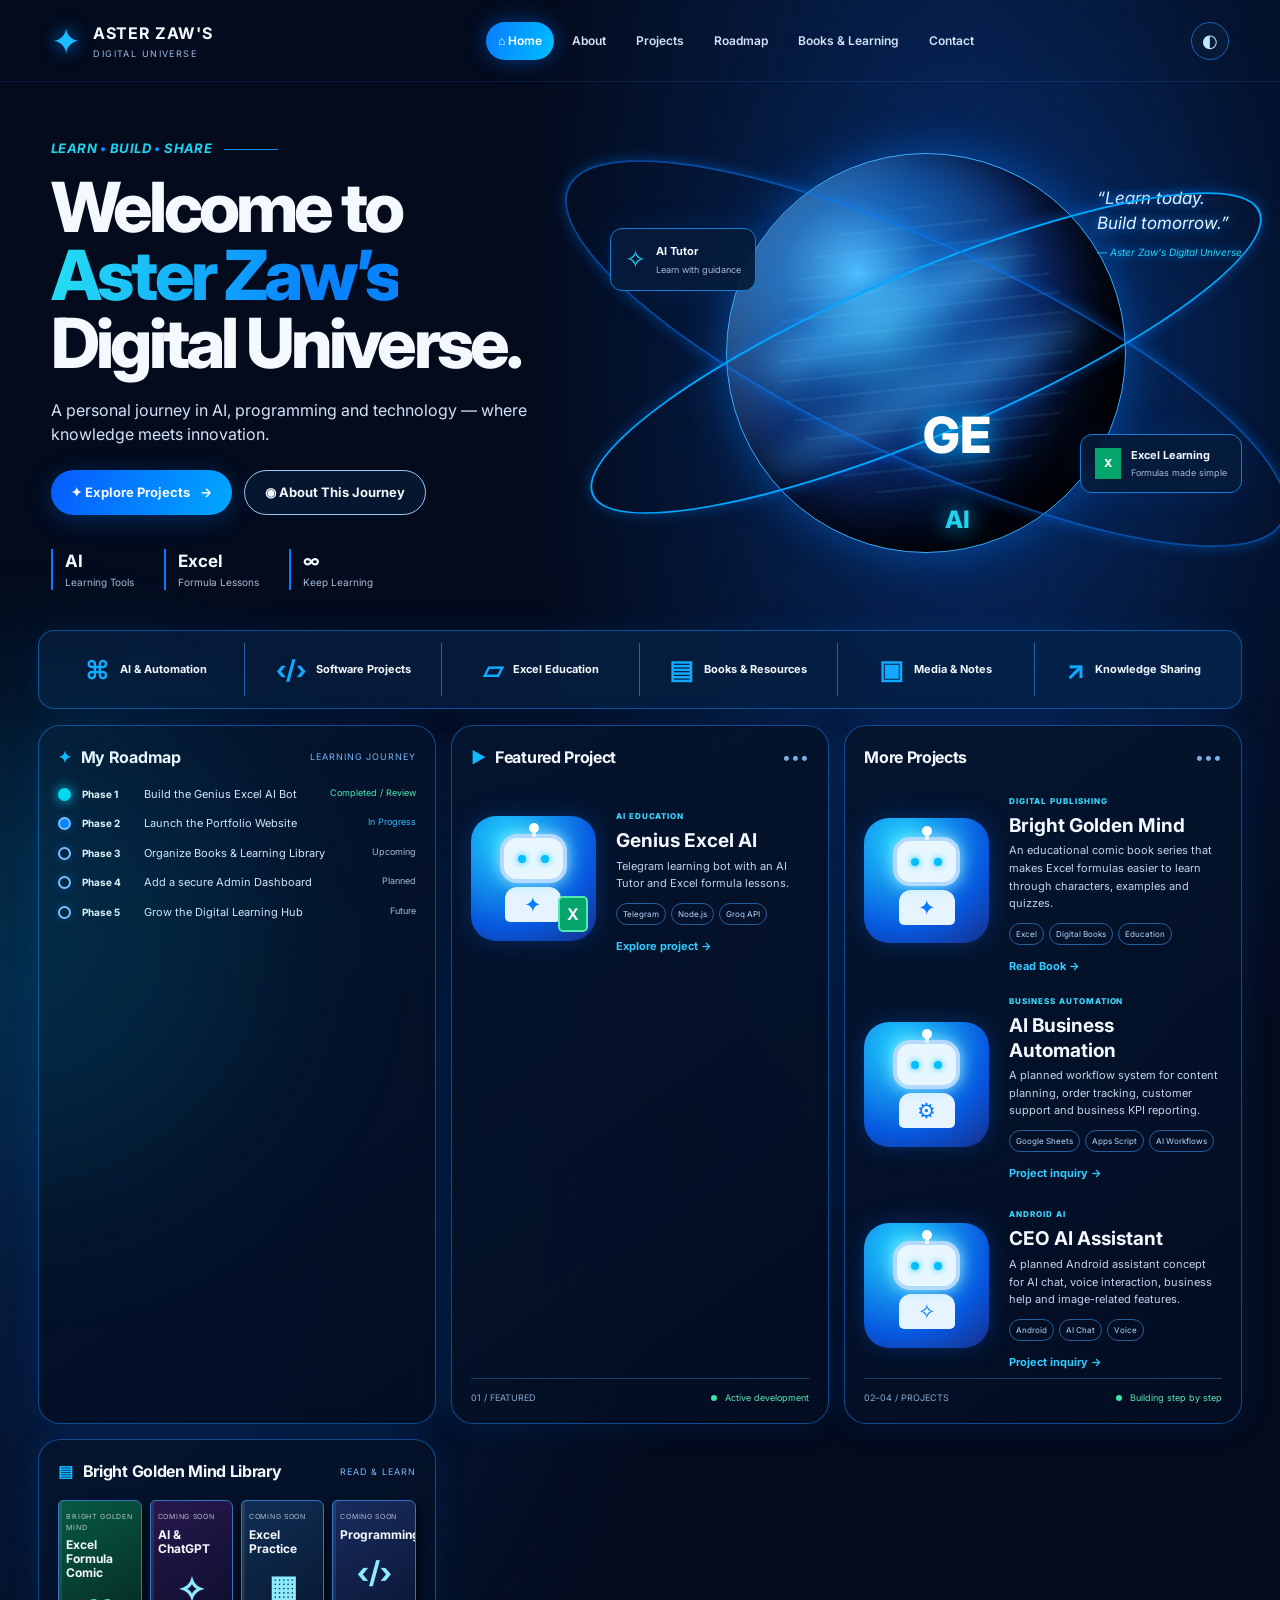
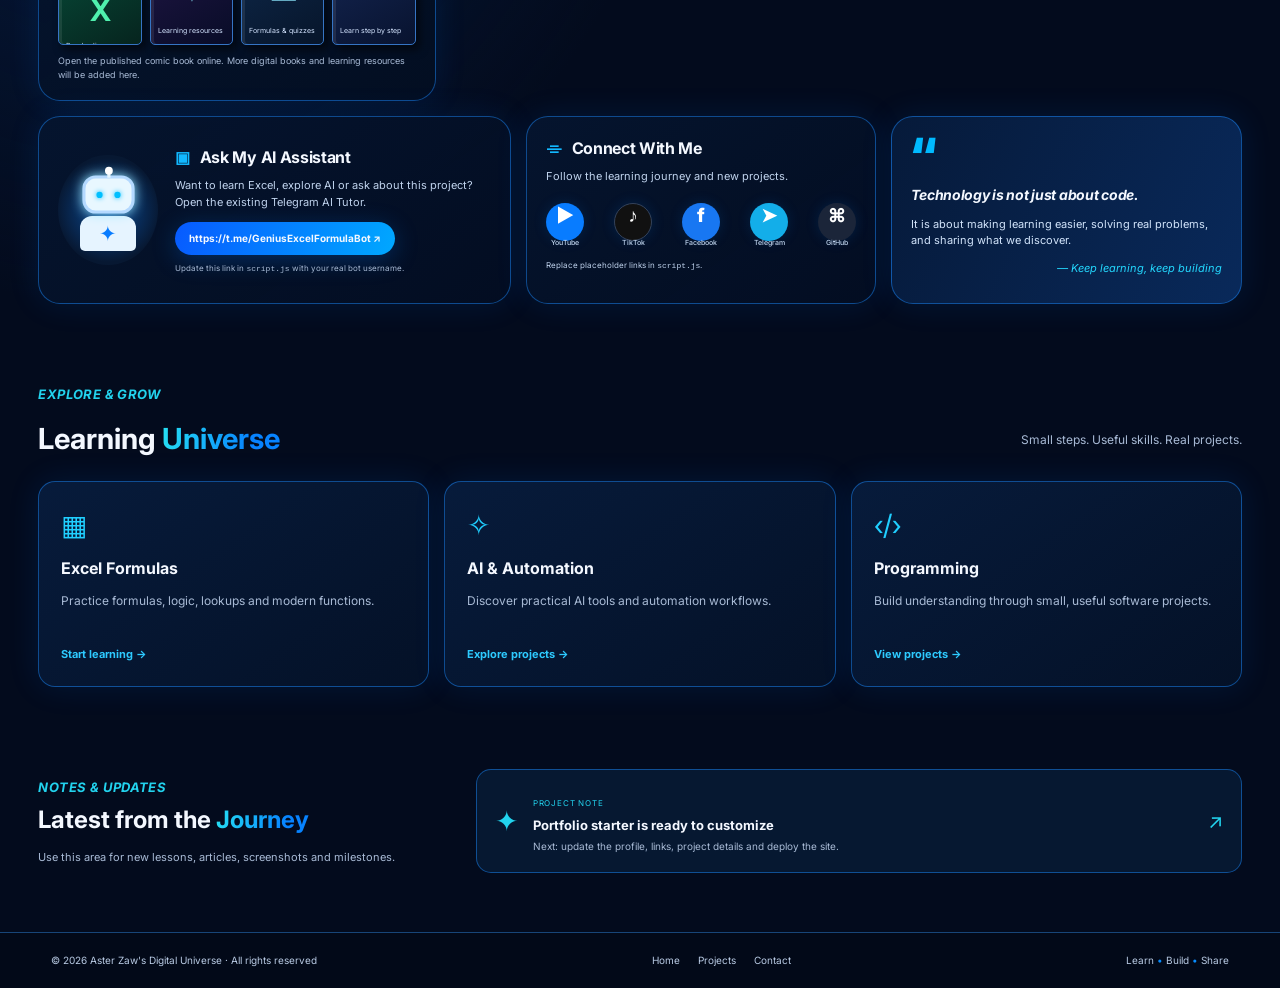
==== commit 154f5a01: "Rename index.html.html to index.html" ====
--- a/index.html
+++ b/index.html
@@ -135,14 +135,22 @@
       </article>
 
       <article class="panel library-panel" id="library">
-        <div class="panel-heading"><h2><span class="heading-icon">▤</span> Books & Learning</h2><a class="text-link" href="#learning-cards">View library →</a></div>
+        <div class="panel-heading"><h2><span class="heading-icon">▤</span> Bright Golden Mind Library</h2><span class="small-label">READ & LEARN</span></div>
         <div class="book-row">
-          <a class="book book-python" href="#learning-cards"><span>PYTHON</span><b>Programming</b><strong>⌘</strong><small>Learn the basics</small></a>
-          <a class="book book-ai" href="#learning-cards"><span>ARTIFICIAL</span><b>AI & ChatGPT</b><strong>✧</strong><small>Explore AI tools</small></a>
-          <a class="book book-excel" href="#learning-cards"><span>MICROSOFT</span><b>Excel Mastery</b><strong>X</strong><small>Formulas & reports</small></a>
-          <a class="book book-web" href="#learning-cards"><span>WEB</span><b>Development</b><strong>‹/›</strong><small>Build for the web</small></a>
+          <a class="book book-excel" href="https://heyzine.com/flip-book/94d8c2b1d9.html" target="_blank" rel="noopener noreferrer" aria-label="Read Bright Golden Mind Excel Formula Comic Book online">
+            <span>BRIGHT GOLDEN MIND</span><b>Excel Formula Comic</b><strong>X</strong><small>Read online ↗</small>
+          </a>
+          <a class="book book-ai" href="#learning-cards" aria-label="AI and ChatGPT learning resources coming soon">
+            <span>COMING SOON</span><b>AI & ChatGPT</b><strong>✧</strong><small>Learning resources</small>
+          </a>
+          <a class="book book-python" href="#learning-cards" aria-label="More Excel books coming soon">
+            <span>COMING SOON</span><b>Excel Practice</b><strong>▦</strong><small>Formulas & quizzes</small>
+          </a>
+          <a class="book book-web" href="#learning-cards" aria-label="Programming books coming soon">
+            <span>COMING SOON</span><b>Programming</b><strong>‹/›</strong><small>Learn step by step</small>
+          </a>
         </div>
-        <p class="muted note">Sample book cards — replace these with your own published resources.</p>
+        <p class="muted note">Open the published comic book online. More digital books and learning resources will be added here.</p>
       </article>
     </section>
 
